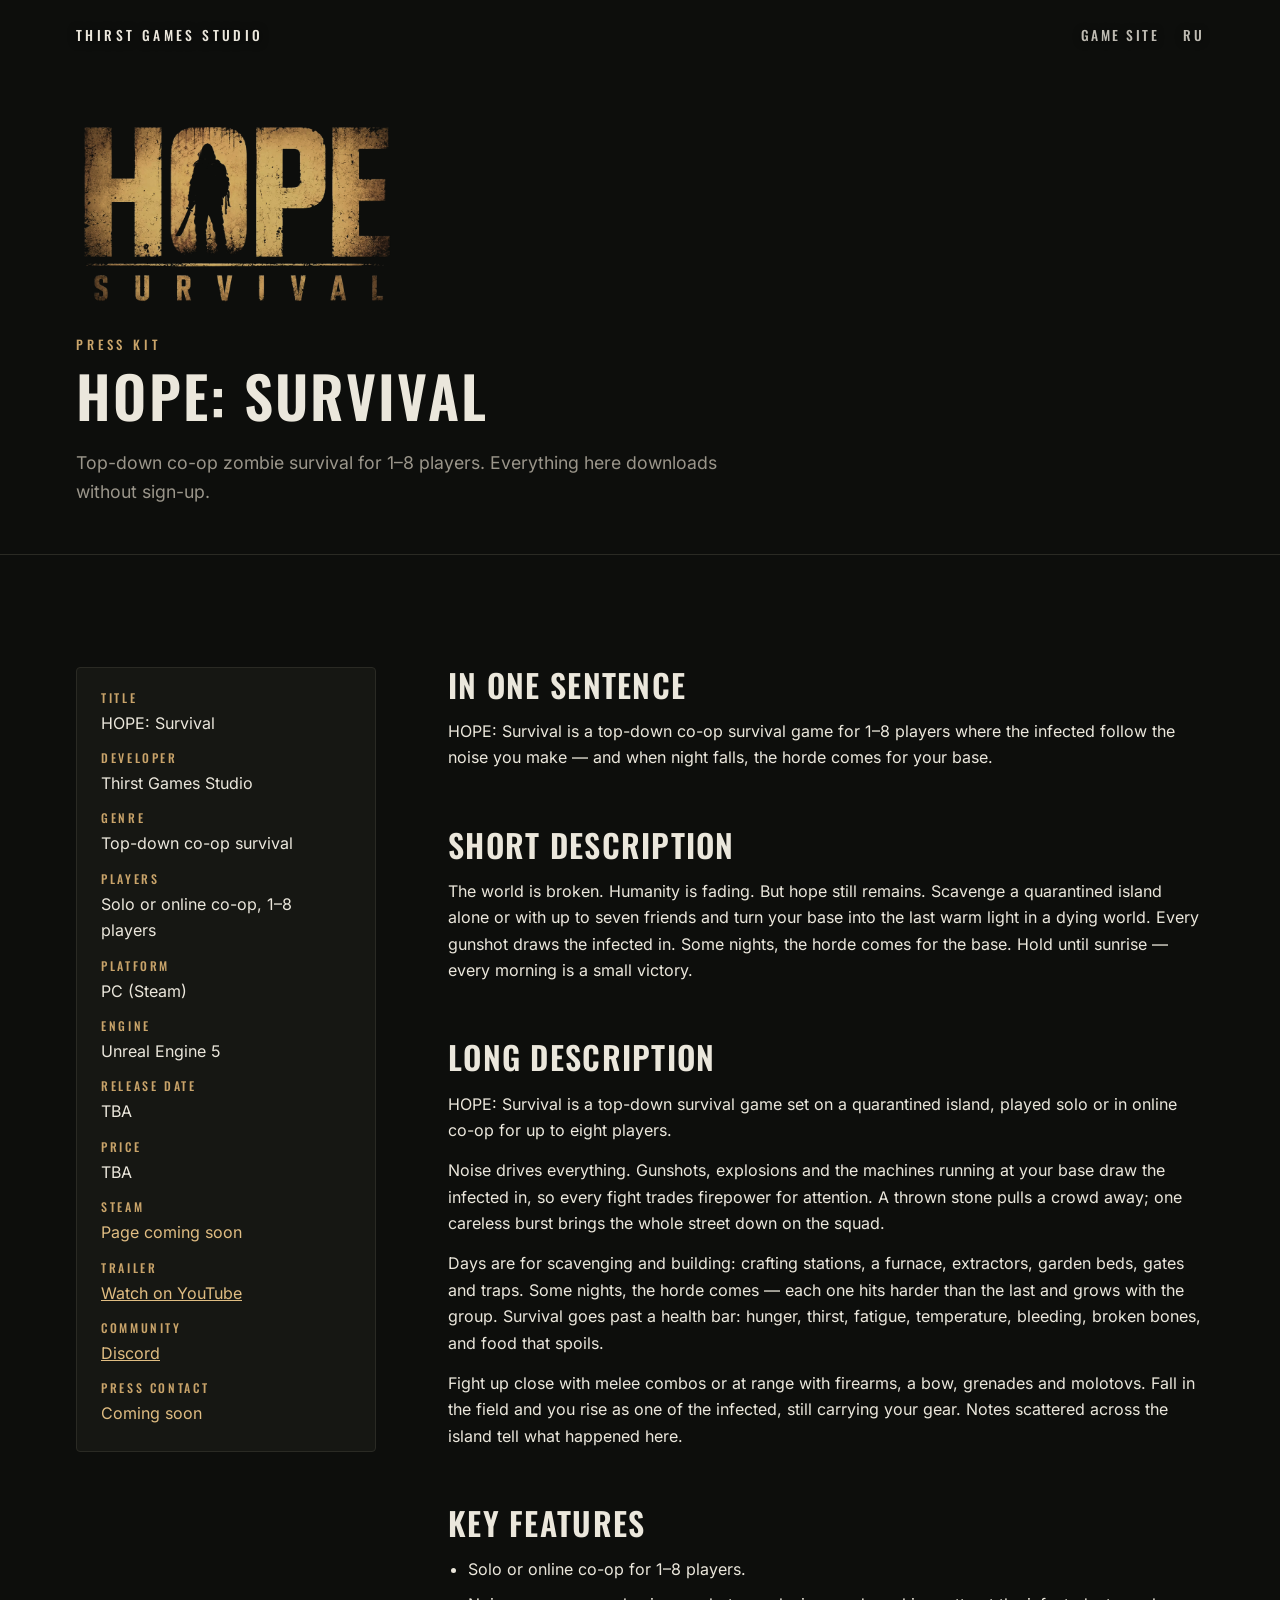
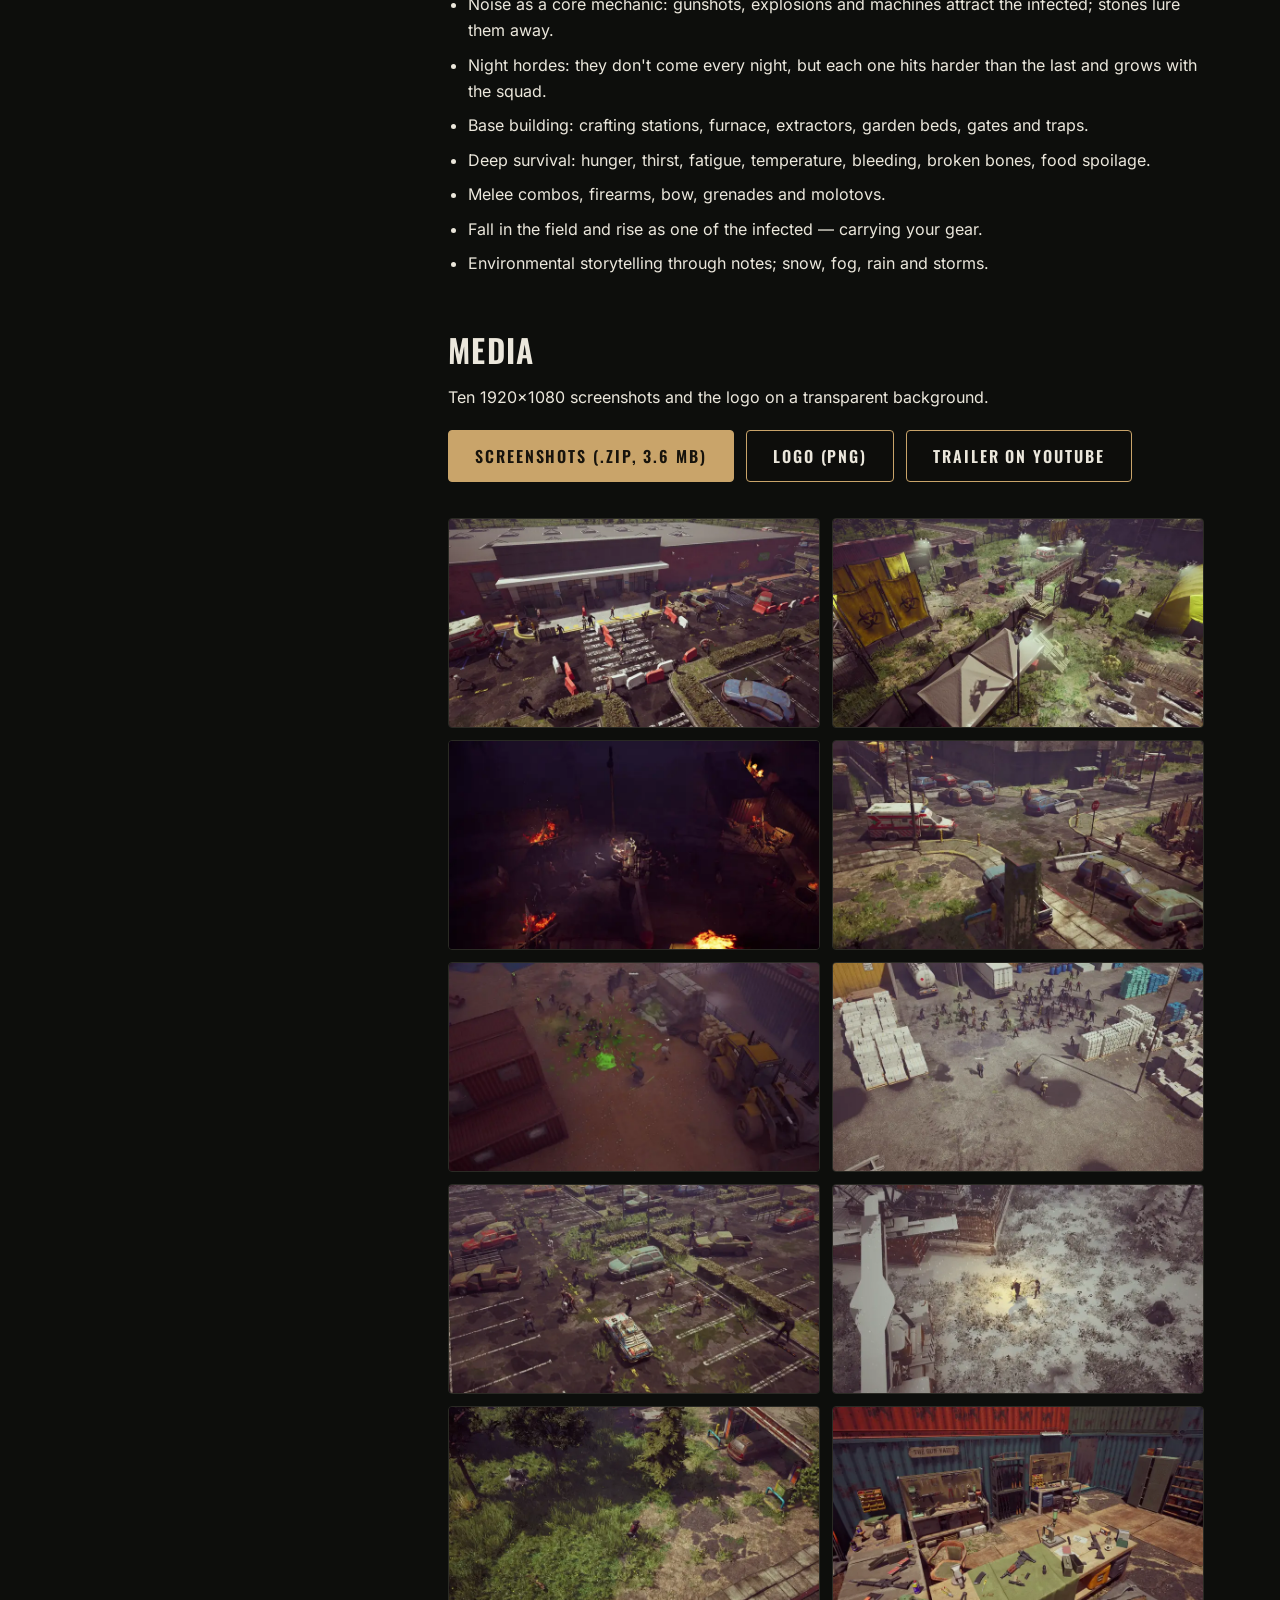
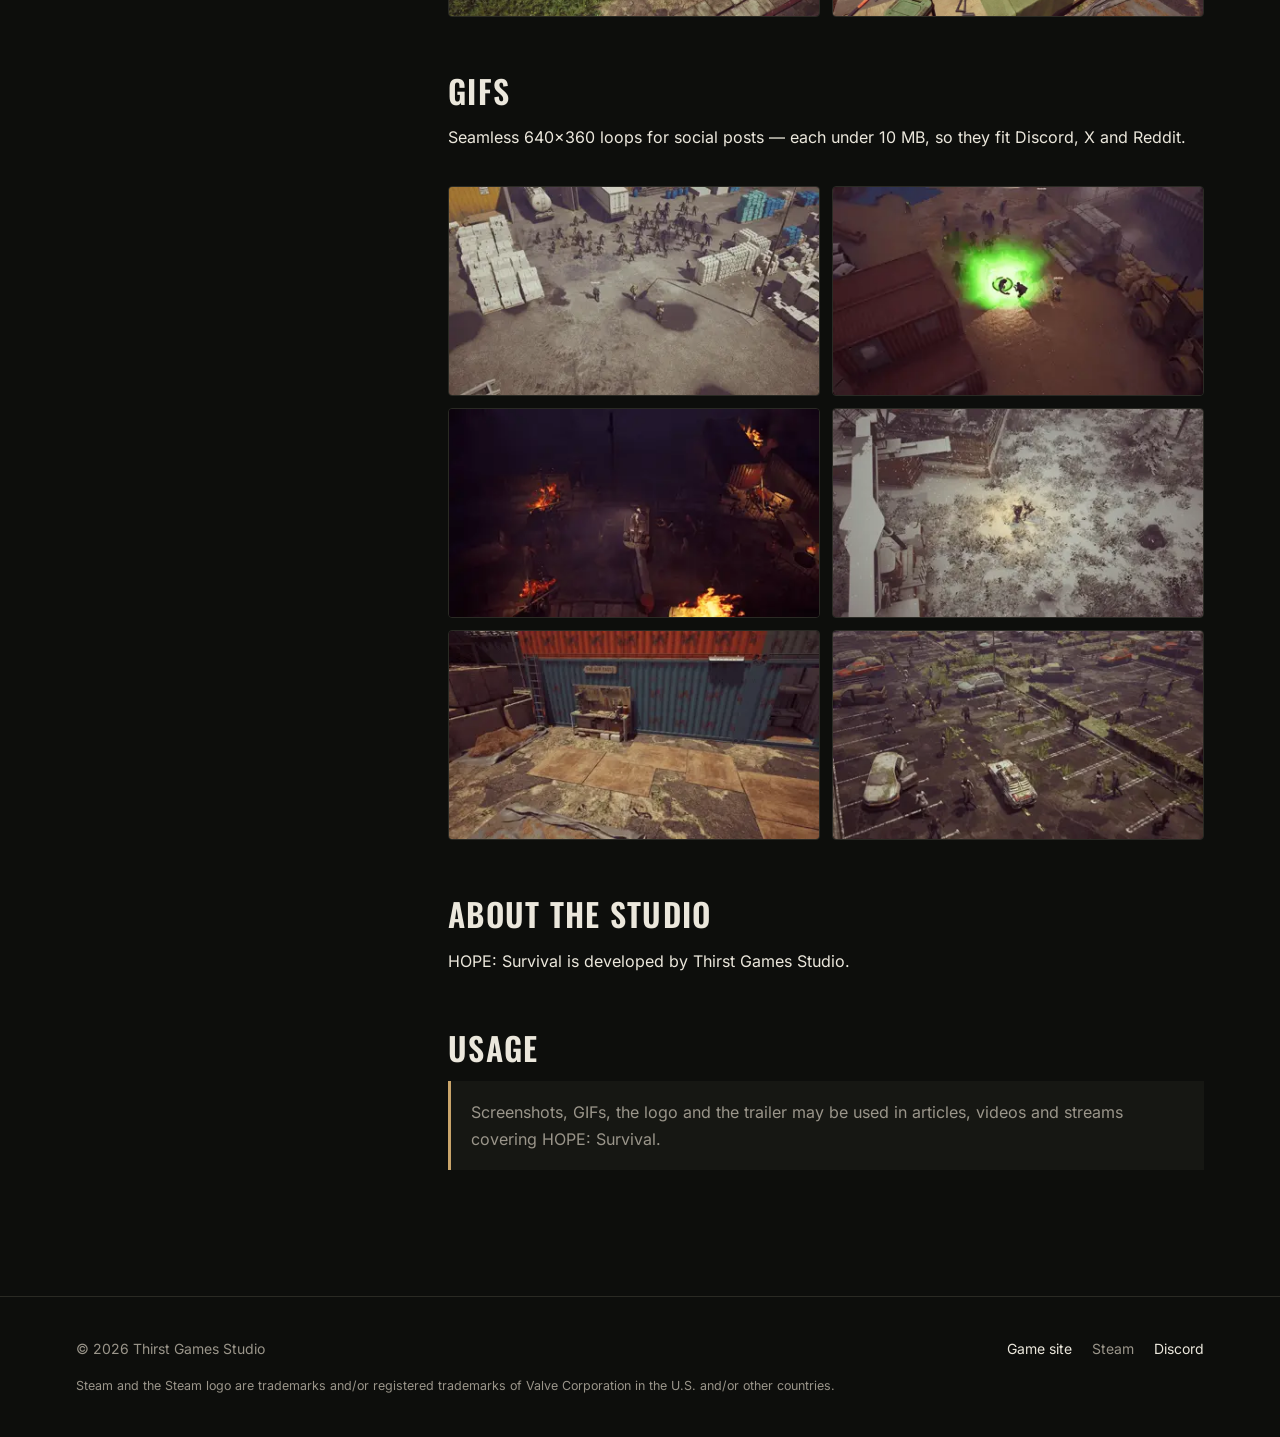
==== presskit/index.html @ e097e622 "Блоки фич: одинаковый размер видео, номер, крупный заголовок, метки Видео во всех блоках в широкой к" ====
<!doctype html>
<html lang="en">
<head>
  <meta charset="utf-8">
  <meta name="viewport" content="width=device-width, initial-scale=1">
  <title>HOPE: Survival — Press Kit</title>
  <meta name="description" content="Press kit for HOPE: Survival by Thirst Games Studio: fact sheet, descriptions, key features, trailer, screenshots, GIFs and logo.">
  <meta name="theme-color" content="#0d0e0c">

  <link rel="icon" type="image/png" href="../assets/img/icon.png">
  <link rel="apple-touch-icon" href="../assets/img/apple-touch-icon.png">

  <link rel="canonical" href="https://vargdevelopment.github.io/HOPESurvivalWebsite/presskit/">
  <link rel="alternate" hreflang="en" href="https://vargdevelopment.github.io/HOPESurvivalWebsite/presskit/">
  <link rel="alternate" hreflang="ru" href="https://vargdevelopment.github.io/HOPESurvivalWebsite/ru/presskit/">
  <meta property="og:type" content="website">
  <meta property="og:title" content="HOPE: Survival — Press Kit">
  <meta property="og:url" content="https://vargdevelopment.github.io/HOPESurvivalWebsite/presskit/">
  <meta property="og:image" content="https://vargdevelopment.github.io/HOPESurvivalWebsite/assets/img/og.jpg">
  <meta name="twitter:card" content="summary_large_image">

  <link rel="preload" href="../assets/fonts/oswald-latin.woff2" as="font" type="font/woff2" crossorigin>
  <link rel="stylesheet" href="../assets/css/style.css?v=202610222140">
</head>
<body>
  <a class="skip-link" href="#main">Skip to content</a>
  <header class="site-header">
    <div class="wrap">
      <a class="studio" href="../">Thirst Games Studio</a>
      <nav class="site-nav" aria-label="Main">
        <a class="nav-keep" href="../">Game site</a>
        <a class="nav-keep" href="../ru/presskit/" hreflang="ru" lang="ru" aria-label="Русская версия">RU</a>
      </nav>
    </div>
  </header>

  <main id="main">
    <section class="press-head">
      <div class="wrap">
        <img class="press-logo" src="../assets/img/logo.webp" width="900" height="561" alt="HOPE: Survival">
        <p class="eyebrow">Press kit</p>
        <h1>HOPE: Survival</h1>
        <p class="lead">Top-down co-op zombie survival for 1–8 players. Everything here downloads without sign-up.</p>
      </div>
    </section>

    <section class="section">
      <div class="wrap press-layout">
        <dl class="factsheet">
          <dt>Title</dt>
          <dd>HOPE: Survival</dd>
          <dt>Developer</dt>
          <dd>Thirst Games Studio</dd>
          <dt>Genre</dt>
          <dd>Top-down co-op survival</dd>
          <dt>Players</dt>
          <dd>Solo or online co-op, 1–8 players</dd>
          <dt>Platform</dt>
          <dd>PC (Steam)</dd>
          <dt>Engine</dt>
          <dd>Unreal Engine 5</dd>
          <dt>Release date</dt>
          <dd>TBA</dd>
          <dt>Price</dt>
          <dd>TBA</dd>
          <dt>Steam</dt>
          <dd><a data-link="steam" data-pending="Page coming soon" href="#" target="_blank" rel="noopener">Store page</a></dd>
          <dt>Trailer</dt>
          <dd><a data-link="trailer" href="#" target="_blank" rel="noopener">Watch on YouTube</a></dd>
          <dt>Community</dt>
          <dd><a data-link="discord" data-pending="Discord coming soon" href="#" target="_blank" rel="noopener">Discord</a></dd>
          <dt>Press contact</dt>
          <dd><a data-link="pressEmail" data-pending="Coming soon" href="#">Email</a></dd>
        </dl>

        <div class="press-body">
          <section>
            <h2>In one sentence</h2>
            <p>HOPE: Survival is a top-down co-op survival game for 1–8 players where the infected follow the noise you make — and when night falls, the horde comes for your base.</p>
          </section>

          <section>
            <h2>Short description</h2>
            <p>The world is broken. Humanity is fading. But hope still remains. Scavenge a quarantined island alone or with up to seven friends and turn your base into the last warm light in a dying world. Every gunshot draws the infected in. Some nights, the horde comes for the base. Hold until sunrise — every morning is a small victory.</p>
          </section>

          <section>
            <h2>Long description</h2>
            <p>HOPE: Survival is a top-down survival game set on a quarantined island, played solo or in online co-op for up to eight players.</p>
            <p>Noise drives everything. Gunshots, explosions and the machines running at your base draw the infected in, so every fight trades firepower for attention. A thrown stone pulls a crowd away; one careless burst brings the whole street down on the squad.</p>
            <p>Days are for scavenging and building: crafting stations, a furnace, extractors, garden beds, gates and traps. Some nights, the horde comes — each one hits harder than the last and grows with the group. Survival goes past a health bar: hunger, thirst, fatigue, temperature, bleeding, broken bones, and food that spoils.</p>
            <p>Fight up close with melee combos or at range with firearms, a bow, grenades and molotovs. Fall in the field and you rise as one of the infected, still carrying your gear. Notes scattered across the island tell what happened here.</p>
          </section>

          <section>
            <h2>Key features</h2>
            <ul>
              <li>Solo or online co-op for 1–8 players.</li>
              <li>Noise as a core mechanic: gunshots, explosions and machines attract the infected; stones lure them away.</li>
              <li>Night hordes: they don't come every night, but each one hits harder than the last and grows with the squad.</li>
              <li>Base building: crafting stations, furnace, extractors, garden beds, gates and traps.</li>
              <li>Deep survival: hunger, thirst, fatigue, temperature, bleeding, broken bones, food spoilage.</li>
              <li>Melee combos, firearms, bow, grenades and molotovs.</li>
              <li>Fall in the field and rise as one of the infected — carrying your gear.</li>
              <li>Environmental storytelling through notes; snow, fog, rain and storms.</li>
            </ul>
          </section>

          <section>
            <h2>Media</h2>
            <p>Ten 1920×1080 screenshots and the logo on a transparent background.</p>
            <div class="downloads">
              <a class="btn btn-primary" href="hope-survival-screenshots.zip" download>Screenshots (.zip, 3.6 MB)</a>
              <a class="btn btn-ghost" href="hope-survival-logo.png" download>Logo (PNG)</a>
              <a class="btn btn-ghost" data-link="trailer" href="#" target="_blank" rel="noopener">Trailer on YouTube</a>
            </div>
            <div class="gallery">
              <a href="../assets/img/screens/01-compound.jpg" target="_blank"><img src="../assets/img/screens/01-compound-thumb.webp" width="800" height="450" alt="Infected swarming a barricaded compound" loading="lazy"></a>
              <a href="../assets/img/screens/02-base.jpg" target="_blank"><img src="../assets/img/screens/02-base-thumb.webp" width="800" height="450" alt="A fortified survivor camp" loading="lazy"></a>
              <a href="../assets/img/screens/03-night-fires.jpg" target="_blank"><img src="../assets/img/screens/03-night-fires-thumb.webp" width="800" height="450" alt="Night defense among fires" loading="lazy"></a>
              <a href="../assets/img/screens/04-street.jpg" target="_blank"><img src="../assets/img/screens/04-street-thumb.webp" width="800" height="450" alt="An abandoned street with an ambulance" loading="lazy"></a>
              <a href="../assets/img/screens/05-toxic-cloud.jpg" target="_blank"><img src="../assets/img/screens/05-toxic-cloud-thumb.webp" width="800" height="450" alt="A toxic cloud bursting in a crowd of infected" loading="lazy"></a>
              <a href="../assets/img/screens/06-horde.jpg" target="_blank"><img src="../assets/img/screens/06-horde-thumb.webp" width="800" height="450" alt="A horde in a warehouse yard" loading="lazy"></a>
              <a href="../assets/img/screens/07-parking-lot.jpg" target="_blank"><img src="../assets/img/screens/07-parking-lot-thumb.webp" width="800" height="450" alt="An overgrown parking lot full of infected" loading="lazy"></a>
              <a href="../assets/img/screens/08-snow.jpg" target="_blank"><img src="../assets/img/screens/08-snow-thumb.webp" width="800" height="450" alt="A fight in the snow" loading="lazy"></a>
              <a href="../assets/img/screens/09-forest.jpg" target="_blank"><img src="../assets/img/screens/09-forest-thumb.webp" width="800" height="450" alt="Scavenging at the edge of the forest" loading="lazy"></a>
              <a href="../assets/img/screens/10-gun-vault.jpg" target="_blank"><img src="../assets/img/screens/10-gun-vault-thumb.webp" width="800" height="450" alt="A workshop with weapons on the benches" loading="lazy"></a>
            </div>
          </section>

          <section>
            <h2>GIFs</h2>
            <p>Seamless 640×360 loops for social posts — each under 10 MB, so they fit Discord, X and Reddit.</p>
            <div class="gallery">
              <a href="gifs/hope-survival-horde.gif" download><img src="gifs/hope-survival-horde-thumb.webp" width="400" height="225" alt="GIF: a horde crossing a warehouse yard" loading="lazy"></a>
              <a href="gifs/hope-survival-toxic-cloud.gif" download><img src="gifs/hope-survival-toxic-cloud-thumb.webp" width="400" height="225" alt="GIF: a toxic cloud bursting in a crowd" loading="lazy"></a>
              <a href="gifs/hope-survival-night-defense.gif" download><img src="gifs/hope-survival-night-defense-thumb.webp" width="400" height="225" alt="GIF: night defense among fires" loading="lazy"></a>
              <a href="gifs/hope-survival-snow.gif" download><img src="gifs/hope-survival-snow-thumb.webp" width="400" height="225" alt="GIF: a fight in the snow" loading="lazy"></a>
              <a href="gifs/hope-survival-workshop.gif" download><img src="gifs/hope-survival-workshop-thumb.webp" width="400" height="225" alt="GIF: a workshop being built at the base" loading="lazy"></a>
              <a href="gifs/hope-survival-parking-lot.gif" download><img src="gifs/hope-survival-parking-lot-thumb.webp" width="400" height="225" alt="GIF: survivors crossing an overgrown parking lot" loading="lazy"></a>
            </div>
          </section>

          <section>
            <h2>About the studio</h2>
            <p>HOPE: Survival is developed by Thirst Games Studio.</p>
          </section>

          <section>
            <h2>Usage</h2>
            <p class="press-note">Screenshots, GIFs, the logo and the trailer may be used in articles, videos and streams covering HOPE: Survival.</p>
          </section>
        </div>
      </div>
    </section>
  </main>

  <footer class="site-footer">
    <div class="wrap">
      <span>© <span data-year>2026</span> Thirst Games Studio</span>
      <nav aria-label="Footer">
        <a href="../">Game site</a>
        <a data-link="steam" href="#" target="_blank" rel="noopener">Steam</a>
        <a data-link="discord" href="#" target="_blank" rel="noopener">Discord</a>
      </nav>
      <p class="legal">Steam and the Steam logo are trademarks and/or registered trademarks of Valve Corporation in the U.S. and/or other countries.</p>
    </div>
  </footer>

  <script src="../assets/js/site.js?v=202610222140"></script>
</body>
</html>
---- assets/css/style.css ----
/* Latin and Cyrillic subsets; the browser fetches only the ones a page actually uses. */
@font-face {
  font-family: "Oswald";
  font-style: normal;
  font-weight: 400 600;
  font-display: swap;
  src: url("../fonts/oswald-latin.woff2") format("woff2");
  unicode-range: U+0000-00FF, U+0131, U+0152-0153, U+02BB-02BC, U+02C6, U+02DA, U+02DC, U+0304, U+0308, U+0329, U+2000-206F, U+20AC, U+2122, U+2191, U+2193, U+2212, U+2215, U+FEFF, U+FFFD;
}

@font-face {
  font-family: "Oswald";
  font-style: normal;
  font-weight: 400 600;
  font-display: swap;
  src: url("../fonts/oswald-cyrillic.woff2") format("woff2");
  unicode-range: U+0301, U+0400-045F, U+0490-0491, U+04B0-04B1, U+2116;
}

@font-face {
  font-family: "Inter";
  font-style: normal;
  font-weight: 400 500;
  font-display: swap;
  src: url("../fonts/inter-latin.woff2") format("woff2");
  unicode-range: U+0000-00FF, U+0131, U+0152-0153, U+02BB-02BC, U+02C6, U+02DA, U+02DC, U+0304, U+0308, U+0329, U+2000-206F, U+20AC, U+2122, U+2191, U+2193, U+2212, U+2215, U+FEFF, U+FFFD;
}

@font-face {
  font-family: "Inter";
  font-style: normal;
  font-weight: 400 500;
  font-display: swap;
  src: url("../fonts/inter-cyrillic.woff2") format("woff2");
  unicode-range: U+0301, U+0400-045F, U+0490-0491, U+04B0-04B1, U+2116;
}

:root {
  --bg: #0d0e0c;
  --bg-raised: #161713;
  --line: #2a2a24;
  --fg: #ebe7dc;
  --muted: #9a958a;
  --gold: #c9a46a;
  --gold-bright: #e0bd82;
  --on-gold: #17130c;
  --radius: 4px;
  --wrap: 1160px;
  --font-head: "Oswald", "Arial Narrow", sans-serif;
  --font-body: "Inter", system-ui, -apple-system, "Segoe UI", sans-serif;
}

* { box-sizing: border-box; }

html { scroll-behavior: smooth; }
@media (prefers-reduced-motion: reduce) { html { scroll-behavior: auto; } }

body {
  margin: 0;
  background: var(--bg);
  color: var(--fg);
  font: 400 1rem/1.65 var(--font-body);
  -webkit-font-smoothing: antialiased;
}

img, video { display: block; max-width: 100%; height: auto; }
a { color: var(--gold-bright); }
a:hover { color: var(--fg); }

:focus-visible { outline: 2px solid var(--gold-bright); outline-offset: 3px; }

.skip-link {
  position: absolute;
  top: 8px;
  left: 8px;
  z-index: 100;
  padding: 10px 16px;
  border-radius: var(--radius);
  background: var(--gold);
  color: var(--on-gold);
  font-weight: 500;
  text-decoration: none;
  transform: translateY(-200%);
}

.skip-link:focus { transform: none; }

h1, h2, h3 {
  margin: 0;
  font-family: var(--font-head);
  font-weight: 600;
  line-height: 1.1;
  letter-spacing: 0.04em;
  text-transform: uppercase;
}

h2 { font-size: clamp(1.9rem, 4.5vw, 2.8rem); }
h3 { font-size: 1.25rem; }

.wrap {
  width: 100%;
  max-width: var(--wrap);
  margin: 0 auto;
  padding: 0 16px;
}

.section { padding: clamp(64px, 10vw, 112px) 0; }
.section + .section { border-top: 1px solid var(--line); }

.eyebrow {
  margin: 0 0 12px;
  color: var(--gold);
  font: 500 0.8rem/1 var(--font-head);
  letter-spacing: 0.3em;
  text-transform: uppercase;
}

.lead {
  max-width: 62ch;
  margin: 20px 0 0;
  color: var(--muted);
  font-size: 1.1rem;
}

/* Buttons */

.btn {
  display: inline-flex;
  align-items: center;
  justify-content: center;
  gap: 10px;
  min-height: 52px;
  padding: 0 26px;
  border: 1px solid var(--gold);
  border-radius: var(--radius);
  font: 600 1rem/1 var(--font-head);
  letter-spacing: 0.12em;
  text-transform: uppercase;
  text-decoration: none;
  transition: background-color 0.15s, color 0.15s, border-color 0.15s;
}

.btn svg { width: 22px; height: 22px; flex: none; fill: currentColor; }

.btn-primary { background: var(--gold); color: var(--on-gold); }
.btn-primary:hover { background: var(--gold-bright); border-color: var(--gold-bright); color: var(--on-gold); }

.btn-ghost { background: rgba(13, 14, 12, 0.55); color: var(--fg); }
.btn-ghost:hover { background: var(--fg); border-color: var(--fg); color: var(--bg); }

.btn.is-pending,
.btn.is-pending:hover {
  background: transparent;
  border-color: var(--line);
  color: var(--muted);
  cursor: default;
}

.actions { display: flex; flex-wrap: wrap; gap: 12px; }

.btn-small { min-height: 38px; padding: 0 16px; font-size: 0.8rem; }

/* Header */

.site-header {
  position: absolute;
  inset: 0 0 auto;
  z-index: 10;
  transition: background-color 0.25s, border-color 0.25s;
  border-bottom: 1px solid transparent;
}

.site-header.is-sticky { position: fixed; }

.site-header.is-stuck {
  background: rgba(13, 14, 12, 0.88);
  border-bottom-color: var(--line);
  -webkit-backdrop-filter: blur(10px);
  backdrop-filter: blur(10px);
}

.site-header .wrap {
  display: flex;
  align-items: center;
  justify-content: space-between;
  gap: 16px;
  height: 72px;
}

.header-cta { display: none; gap: 8px; }
.site-header.is-stuck .header-cta { display: flex; }
.header-cta .is-pending { display: none; }

@media (max-width: 640px) {
  .site-header.is-stuck .site-nav { display: none; }
}

@media (max-width: 480px) {
  .site-header.is-stuck .studio { display: none; }
  .site-header.is-stuck .header-cta { margin-left: auto; }
}

.site-header .studio {
  color: var(--fg);
  font: 500 0.85rem/1 var(--font-head);
  letter-spacing: 0.25em;
  text-transform: uppercase;
  text-decoration: none;
}

.site-header .studio,
.site-nav a { text-shadow: 0 1px 8px rgba(0, 0, 0, 0.8); }

.site-nav { display: flex; gap: 24px; }
.site-nav a {
  color: var(--fg);
  font: 500 0.85rem/1 var(--font-head);
  letter-spacing: 0.18em;
  text-transform: uppercase;
  text-decoration: none;
  opacity: 0.8;
}
.site-nav a:hover { opacity: 1; color: var(--gold-bright); }

@media (max-width: 640px) {
  .site-nav a:not(.nav-keep) { display: none; }
}

/* Hero */

.hero {
  position: relative;
  display: grid;
  place-items: center;
  min-height: min(100svh, 980px);
  padding: 112px 0 72px;
  overflow: hidden;
  text-align: center;
}

.hero video,
.hero .hero-shade {
  position: absolute;
  inset: 0;
  width: 100%;
  height: 100%;
}

.hero video { object-fit: cover; }

.hero .hero-shade {
  background:
    radial-gradient(ellipse 55% 50% at center, rgba(13, 14, 12, 0.7) 0%, rgba(13, 14, 12, 0.25) 100%),
    linear-gradient(to bottom, rgba(13, 14, 12, 0.55) 0%, transparent 22%, transparent 72%, var(--bg) 100%);
}

.hero .wrap { position: relative; }

.hero-logo {
  width: min(560px, 82vw);
  height: auto;
  margin: 0 auto;
  filter: drop-shadow(0 6px 30px rgba(0, 0, 0, 0.7));
}

.hero-tagline {
  max-width: 34ch;
  margin: 28px auto 0;
  font: 400 clamp(1.1rem, 2.6vw, 1.45rem)/1.4 var(--font-head);
  letter-spacing: 0.06em;
  text-shadow: 0 2px 12px rgba(0, 0, 0, 0.8);
}

.hero-facts {
  margin: 14px 0 0;
  color: var(--gold-bright);
  font: 500 0.85rem/1.5 var(--font-head);
  letter-spacing: 0.25em;
  text-transform: uppercase;
}

.hero .actions { justify-content: center; margin-top: 36px; }

.motion-toggle {
  position: absolute;
  right: 16px;
  bottom: 16px;
  z-index: 1;
  display: grid;
  place-items: center;
  width: 40px;
  height: 40px;
  border: 1px solid rgba(235, 231, 220, 0.35);
  border-radius: 50%;
  background: rgba(13, 14, 12, 0.6);
  color: var(--fg);
  cursor: pointer;
}

.motion-toggle:hover { border-color: var(--gold); color: var(--gold-bright); }
.motion-toggle svg { width: 16px; height: 16px; fill: currentColor; }
.motion-toggle .icon-play,
.motion-toggle.is-paused .icon-pause { display: none; }
.motion-toggle.is-paused .icon-play { display: block; }

/* Trailer */

.trailer {
  position: relative;
  aspect-ratio: 16 / 9;
  margin-top: 36px;
  border: 1px solid var(--line);
  border-radius: var(--radius);
  overflow: hidden;
  background: #000;
  cursor: pointer;
}

.trailer img { width: 100%; height: 100%; object-fit: cover; opacity: 0.75; transition: opacity 0.2s; }
.trailer:hover img { opacity: 0.9; }

.trailer .play {
  position: absolute;
  inset: 0;
  display: grid;
  place-items: center;
  width: 100%;
  border: 0;
  background: none;
  cursor: pointer;
}

.trailer .play span {
  display: grid;
  place-items: center;
  width: 88px;
  height: 88px;
  border-radius: 50%;
  background: var(--gold);
  box-shadow: 0 8px 40px rgba(0, 0, 0, 0.6);
  transition: transform 0.15s;
}

.trailer:hover .play span { transform: scale(1.06); }
.trailer .play svg { width: 30px; height: 30px; margin-left: 5px; fill: var(--on-gold); }

.trailer iframe { position: absolute; inset: 0; width: 100%; height: 100%; border: 0; }
.trailer.is-playing { cursor: default; }

/* Features */

.features {
  display: grid;
  gap: clamp(48px, 8vw, 88px);
  margin-top: 56px;
}

/* Media always takes the wide column; even rows mirror the columns so the video keeps its size. */
.feature {
  display: grid;
  grid-template-columns: minmax(0, 1.35fr) minmax(0, 1fr);
  align-items: center;
  gap: clamp(28px, 5vw, 64px);
}

.feature:nth-child(even) { grid-template-columns: minmax(0, 1fr) minmax(0, 1.35fr); }
.feature:nth-child(even) .feature-media { order: 2; }

.feature-media {
  position: relative;
  border: 1px solid var(--line);
  border-radius: var(--radius);
  overflow: hidden;
  box-shadow: 0 24px 60px rgba(0, 0, 0, 0.55);
}

.feature-media::after {
  content: "";
  position: absolute;
  inset: 0;
  border-radius: inherit;
  box-shadow: inset 0 0 0 1px rgba(201, 164, 106, 0.12);
  pointer-events: none;
}

.feature-media img,
.feature-media video { width: 100%; aspect-ratio: 16 / 9; object-fit: cover; background: var(--bg-raised); }

.feature-body { position: relative; padding-left: 24px; border-left: 2px solid var(--gold); }

.feature-num {
  display: block;
  margin-bottom: 10px;
  color: var(--gold);
  font: 500 0.85rem/1 var(--font-head);
  letter-spacing: 0.3em;
}

.feature h3 { font-size: clamp(1.8rem, 3.6vw, 2.6rem); }
.feature p { margin: 16px 0 0; color: var(--fg); font-size: 1.1rem; line-height: 1.6; }

.feature-tags {
  display: flex;
  flex-wrap: wrap;
  gap: 8px;
  margin: 22px 0 0;
  padding: 0;
  list-style: none;
}

.feature-tags li {
  padding: 7px 12px;
  border: 1px solid var(--line);
  border-radius: 999px;
  background: var(--bg-raised);
  color: var(--muted);
  font: 500 0.78rem/1 var(--font-head);
  letter-spacing: 0.12em;
  text-transform: uppercase;
}

@media (max-width: 760px) {
  .feature,
  .feature:nth-child(even) { grid-template-columns: minmax(0, 1fr); }
  .feature:nth-child(even) .feature-media { order: 0; }
  .feature-body { padding-left: 18px; }
}

.more-features {
  display: grid;
  grid-template-columns: repeat(auto-fit, minmax(240px, 1fr));
  gap: 1px;
  margin: 72px 0 0;
  padding: 0;
  border: 1px solid var(--line);
  border-radius: var(--radius);
  overflow: hidden;
  background: var(--line);
  list-style: none;
}

.more-features li { padding: 22px; background: var(--bg-raised); }
.more-features strong {
  display: block;
  margin-bottom: 6px;
  font: 600 1rem/1.2 var(--font-head);
  letter-spacing: 0.08em;
  text-transform: uppercase;
}
.more-features span { color: var(--muted); font-size: 0.95rem; }

/* Gallery */

.gallery {
  display: grid;
  grid-template-columns: repeat(auto-fill, minmax(260px, 1fr));
  gap: 12px;
  margin-top: 36px;
}

.gallery a {
  display: block;
  border: 1px solid var(--line);
  border-radius: var(--radius);
  overflow: hidden;
}

.gallery img {
  width: 100%;
  aspect-ratio: 16 / 9;
  object-fit: cover;
  transition: transform 0.25s, opacity 0.25s;
}

.gallery a:hover img { transform: scale(1.04); }

.lightbox {
  width: 100vw;
  max-width: none;
  height: 100vh;
  max-height: none;
  margin: 0;
  padding: 0;
  border: 0;
  background: rgba(5, 5, 4, 0.94);
}

.lightbox::backdrop { background: rgba(0, 0, 0, 0.6); }

.lightbox[open] { display: grid; place-items: center; }
.lightbox img { max-width: calc(100vw - 32px); max-height: calc(100vh - 120px); }

.lightbox button {
  position: absolute;
  display: grid;
  place-items: center;
  width: 48px;
  height: 48px;
  border: 1px solid var(--line);
  border-radius: 50%;
  background: rgba(13, 14, 12, 0.8);
  color: var(--fg);
  font-size: 1.4rem;
  cursor: pointer;
}

.lightbox button:hover { border-color: var(--gold); color: var(--gold-bright); }
.lightbox [data-close] { top: 16px; right: 16px; }
.lightbox [data-prev] { left: 16px; top: 50%; transform: translateY(-50%); }
.lightbox [data-next] { right: 16px; top: 50%; transform: translateY(-50%); }

@media (max-width: 640px) {
  .lightbox [data-prev], .lightbox [data-next] { top: auto; bottom: 16px; transform: none; }
}

/* FAQ */

.faq {
  max-width: 820px;
  margin-top: 36px;
  border-top: 1px solid var(--line);
}

.faq details { border-bottom: 1px solid var(--line); }

.faq summary {
  display: flex;
  align-items: center;
  justify-content: space-between;
  gap: 16px;
  padding: 20px 0;
  font: 500 1.15rem/1.3 var(--font-head);
  letter-spacing: 0.06em;
  text-transform: uppercase;
  list-style: none;
  cursor: pointer;
}

.faq summary::-webkit-details-marker { display: none; }

.faq summary::after {
  content: "+";
  flex: none;
  color: var(--gold);
  font-size: 1.6rem;
  line-height: 1;
  transition: transform 0.2s;
}

.faq details[open] summary::after { transform: rotate(45deg); }
.faq summary:hover { color: var(--gold-bright); }
.faq details p { margin: 0 0 20px; max-width: 65ch; color: var(--muted); }

/* Community CTA */

.cta {
  position: relative;
  overflow: hidden;
  text-align: center;
}

.cta-bg {
  position: absolute;
  inset: 0;
  width: 100%;
  height: 100%;
  object-fit: cover;
  opacity: 0.22;
}

.cta .wrap { position: relative; }
.cta .lead { margin-left: auto; margin-right: auto; color: var(--fg); }
.cta .actions { justify-content: center; margin-top: 32px; }

/* Footer */

.site-footer {
  padding: 40px 0;
  border-top: 1px solid var(--line);
  color: var(--muted);
  font-size: 0.875rem;
}

.site-footer .wrap {
  display: flex;
  flex-wrap: wrap;
  justify-content: space-between;
  gap: 16px 32px;
}

.site-footer nav { display: flex; flex-wrap: wrap; gap: 20px; }
.site-footer nav a { color: var(--fg); text-decoration: none; }
.site-footer nav a:hover { color: var(--gold-bright); }
.site-footer a.is-pending { color: var(--muted); }
.site-footer .legal { flex-basis: 100%; margin: 0; font-size: 0.78rem; }

/* Press kit */

.press-head { padding: 112px 0 48px; border-bottom: 1px solid var(--line); }
.press-head .press-logo { width: min(320px, 70vw); height: auto; margin-bottom: 28px; }
.press-head h1 { font-size: clamp(2.2rem, 6vw, 3.6rem); }

.press-layout {
  display: grid;
  grid-template-columns: 300px 1fr;
  align-items: start;
  gap: clamp(32px, 6vw, 72px);
}

@media (max-width: 860px) { .press-layout { grid-template-columns: 1fr; } }

.factsheet {
  position: sticky;
  top: 24px;
  margin: 0;
  padding: 24px;
  border: 1px solid var(--line);
  border-radius: var(--radius);
  background: var(--bg-raised);
}

@media (max-width: 860px) { .factsheet { position: static; } }

.factsheet dt {
  margin-top: 16px;
  color: var(--gold);
  font: 500 0.75rem/1 var(--font-head);
  letter-spacing: 0.22em;
  text-transform: uppercase;
}

.factsheet dt:first-child { margin-top: 0; }
.factsheet dd { margin: 6px 0 0; overflow-wrap: anywhere; }

.press-body > section + section { margin-top: 56px; }
.press-body h2 { font-size: clamp(1.5rem, 3.5vw, 2rem); margin-bottom: 16px; }
.press-body p { margin: 0 0 14px; }
.press-body ul { margin: 0; padding-left: 20px; }
.press-body li + li { margin-top: 8px; }

.downloads { display: flex; flex-wrap: wrap; gap: 12px; margin-top: 20px; }

.press-note {
  padding: 18px 20px;
  border-left: 3px solid var(--gold);
  background: var(--bg-raised);
  color: var(--muted);
}
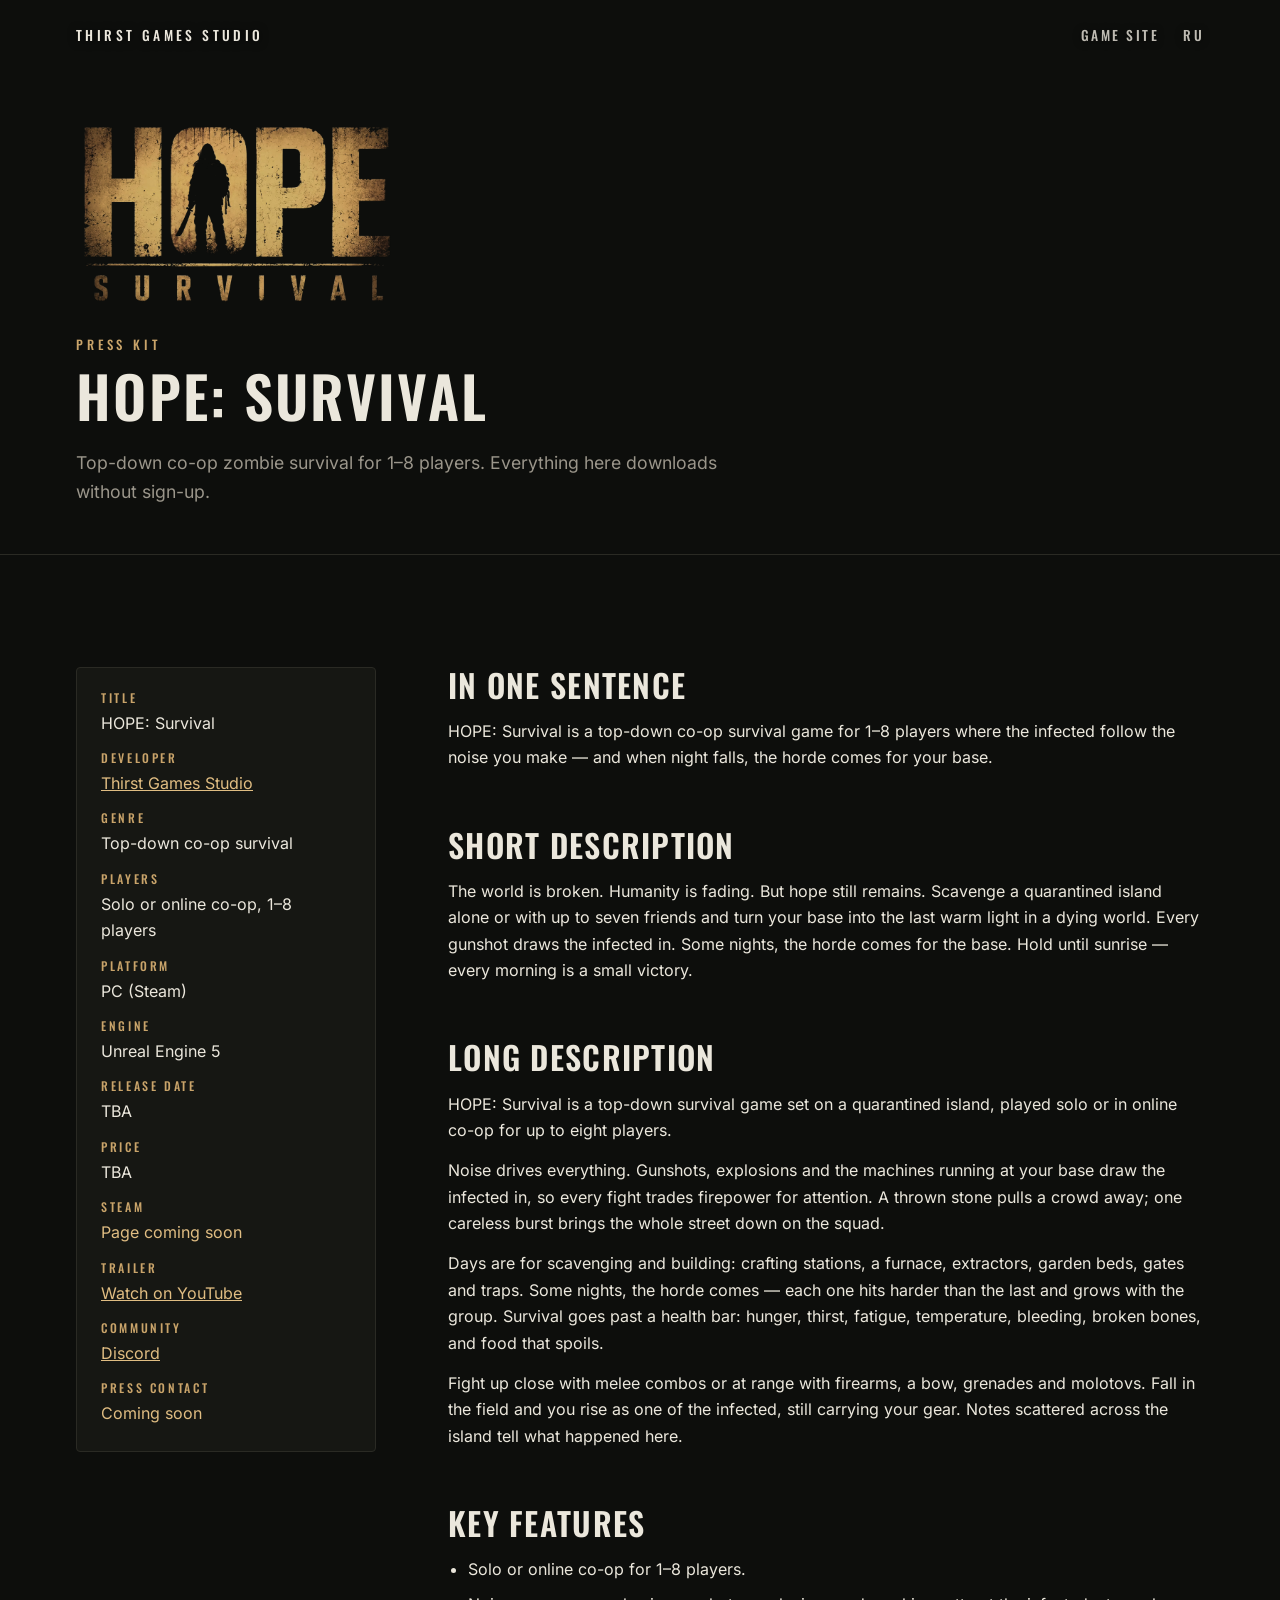
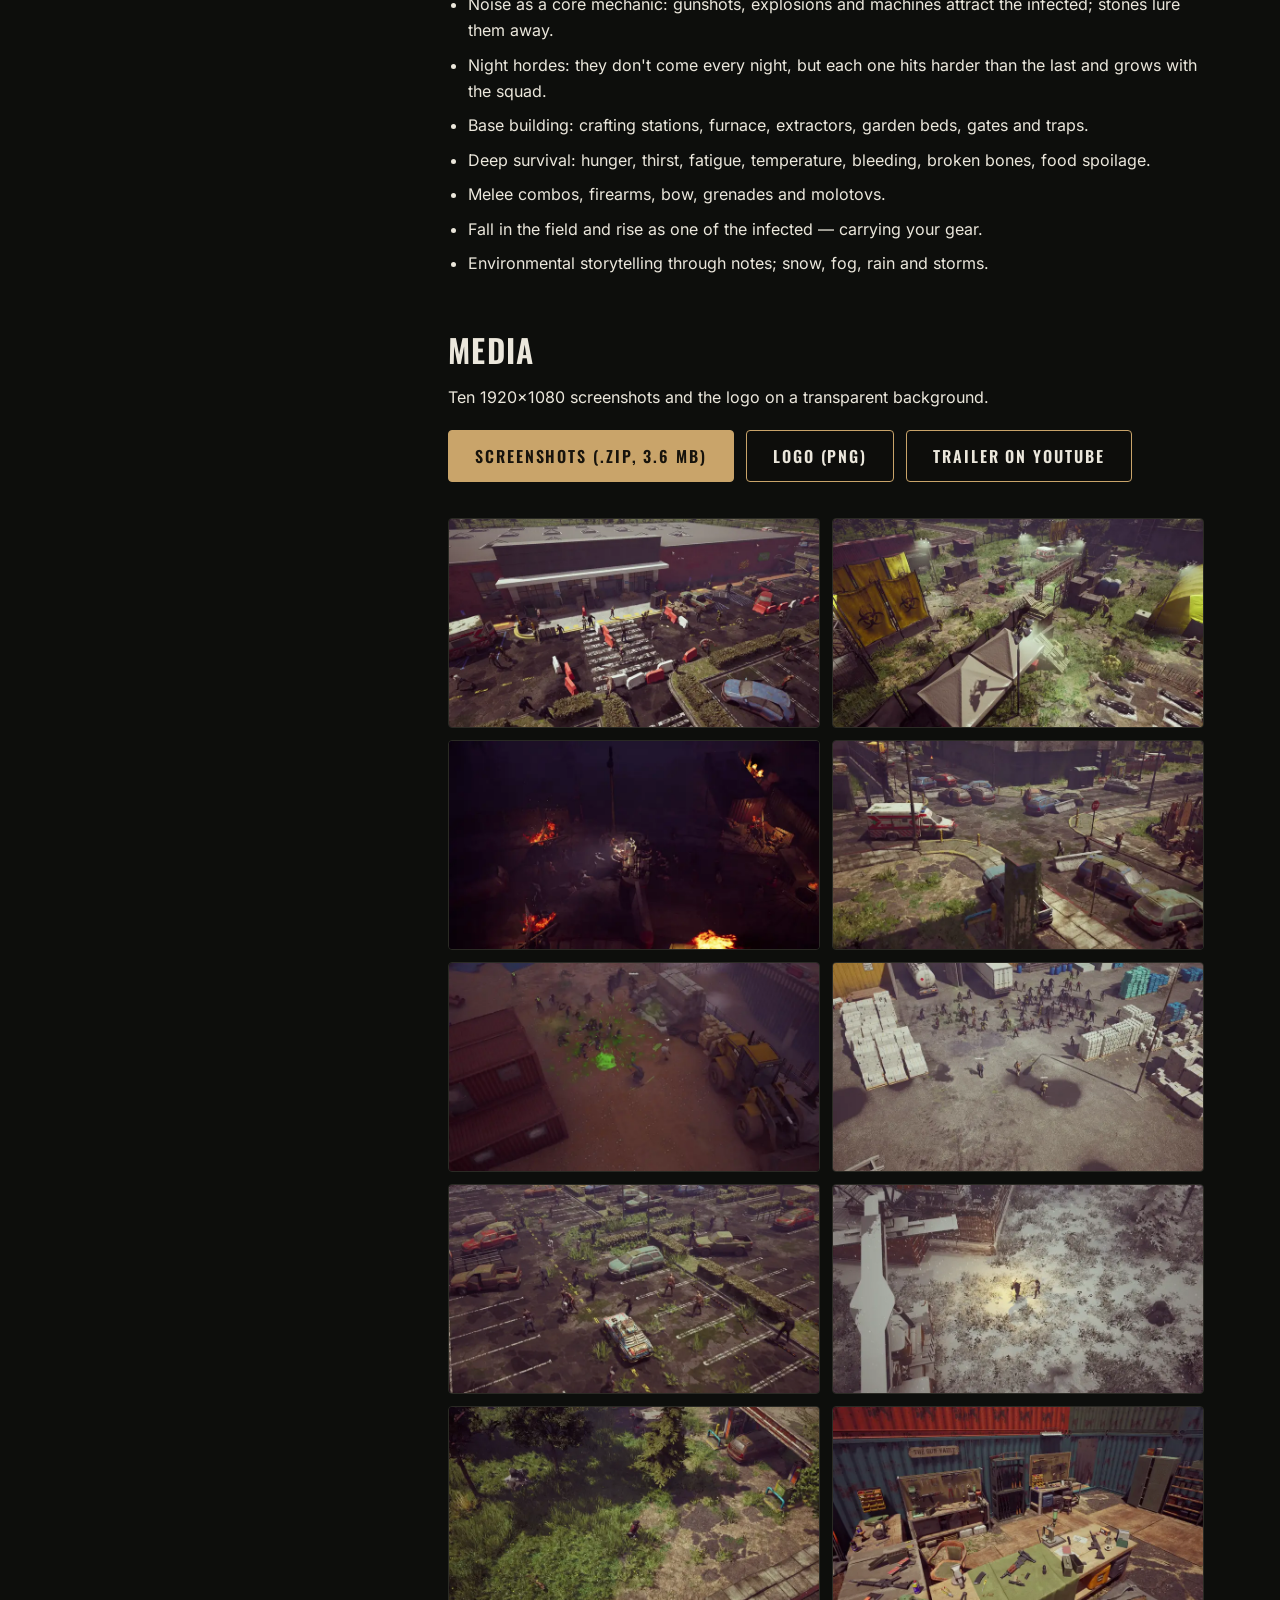
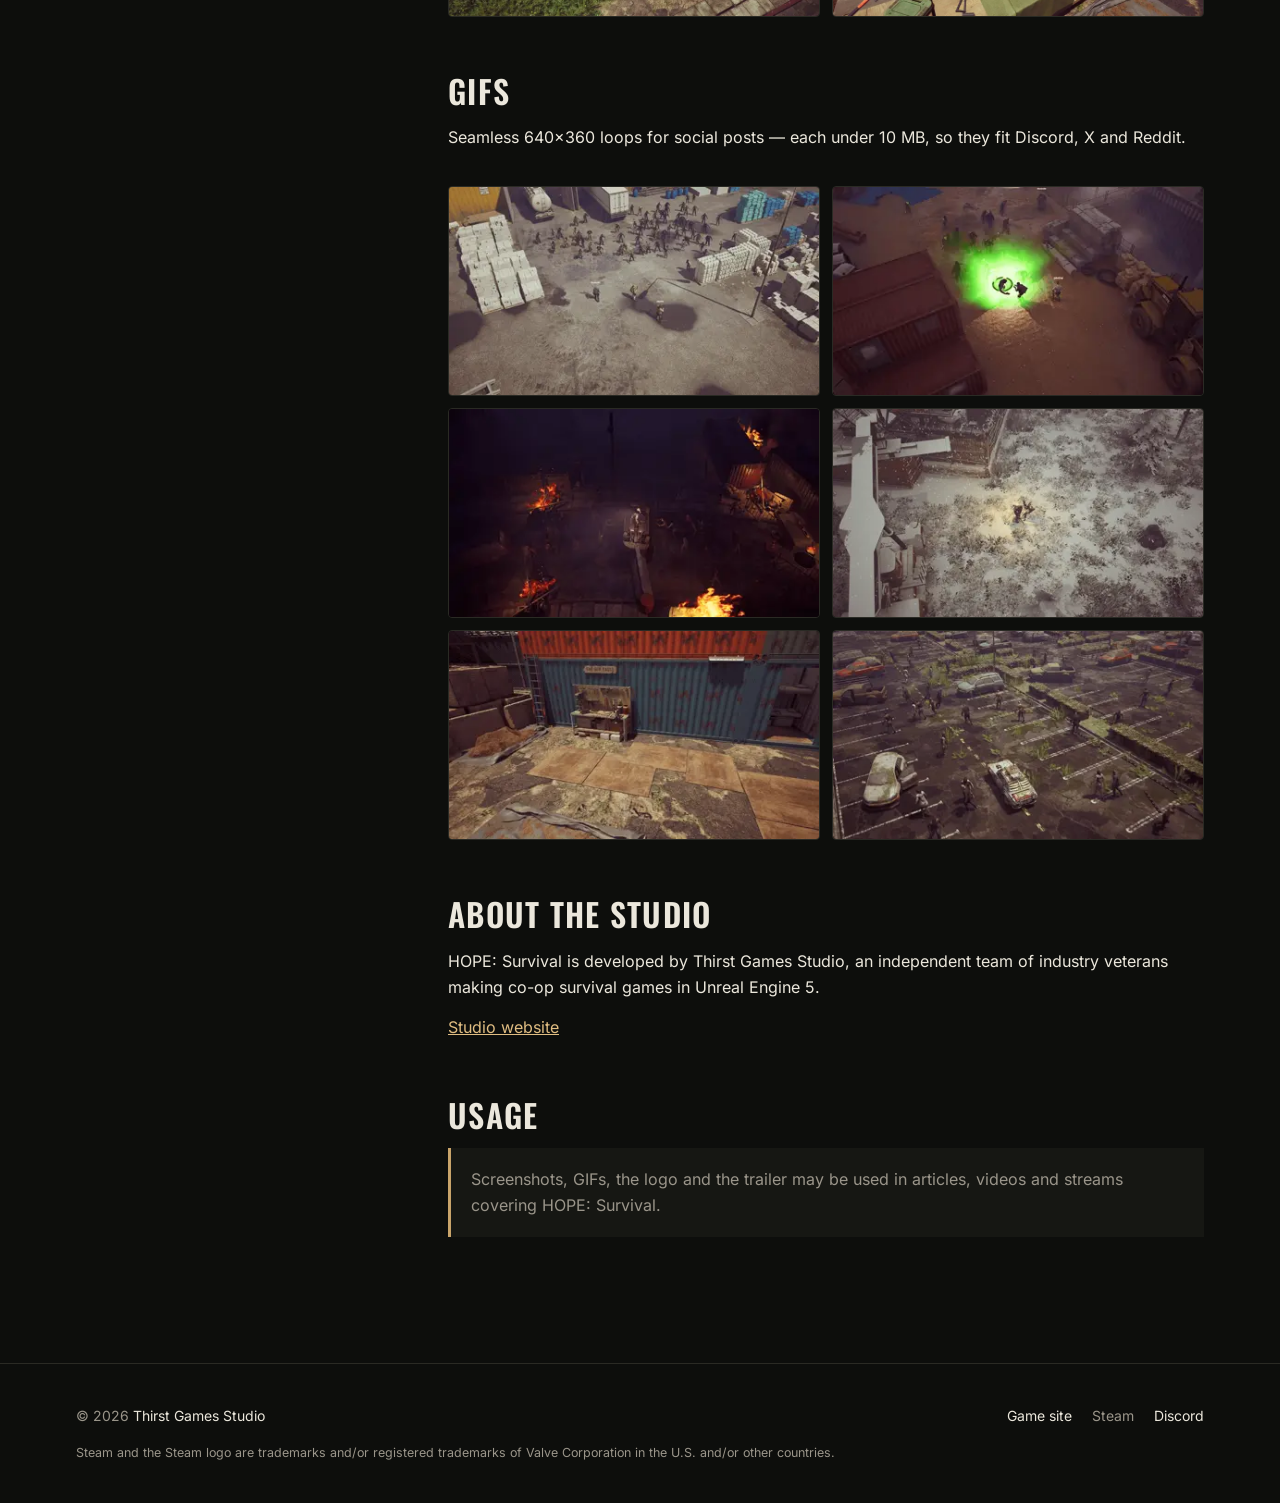
==== commit d7dfb5ad: "Ссылка на сайт студии: подвал, пресс-кит, JSON-LD Co-Authored-By: Claude Opus 5.5 <noreply@anthropic" ====
--- a/presskit/index.html
+++ b/presskit/index.html
@@ -20,7 +20,7 @@
   <meta name="twitter:card" content="summary_large_image">
 
   <link rel="preload" href="../assets/fonts/oswald-latin.woff2" as="font" type="font/woff2" crossorigin>
-  <link rel="stylesheet" href="../assets/css/style.css?v=202610222140">
+  <link rel="stylesheet" href="../assets/css/style.css?v=202610222309">
 </head>
 <body>
   <a class="skip-link" href="#main">Skip to content</a>
@@ -50,7 +50,7 @@
           <dt>Title</dt>
           <dd>HOPE: Survival</dd>
           <dt>Developer</dt>
-          <dd>Thirst Games Studio</dd>
+          <dd><a data-link="studio" href="#" target="_blank" rel="noopener">Thirst Games Studio</a></dd>
           <dt>Genre</dt>
           <dd>Top-down co-op survival</dd>
           <dt>Players</dt>
@@ -143,7 +143,8 @@
 
           <section>
             <h2>About the studio</h2>
-            <p>HOPE: Survival is developed by Thirst Games Studio.</p>
+            <p>HOPE: Survival is developed by Thirst Games Studio, an independent team of industry veterans making co-op survival games in Unreal Engine 5.</p>
+            <p><a data-link="studio" href="#" target="_blank" rel="noopener">Studio website</a></p>
           </section>
 
           <section>
@@ -157,7 +158,7 @@
 
   <footer class="site-footer">
     <div class="wrap">
-      <span>© <span data-year>2026</span> Thirst Games Studio</span>
+      <span>© <span data-year>2026</span> <a class="footer-studio" data-link="studio" href="#" target="_blank" rel="noopener">Thirst Games Studio</a></span>
       <nav aria-label="Footer">
         <a href="../">Game site</a>
         <a data-link="steam" href="#" target="_blank" rel="noopener">Steam</a>
@@ -167,6 +168,6 @@
     </div>
   </footer>
 
-  <script src="../assets/js/site.js?v=202610222140"></script>
+  <script src="../assets/js/site.js?v=202610222309"></script>
 </body>
 </html>
--- a/assets/css/style.css
+++ b/assets/css/style.css
@@ -187,11 +187,14 @@
   height: 72px;
 }
 
-.header-cta { display: none; gap: 8px; }
-.site-header.is-stuck .header-cta { display: flex; }
+/* On wide screens the Steam/Discord buttons stay in the header at all times, so the nav never jumps
+   when the header sticks. On phones there is no room: they replace the nav once the header sticks. */
+.header-cta { display: flex; gap: 8px; }
 .header-cta .is-pending { display: none; }
 
 @media (max-width: 640px) {
+  .header-cta { display: none; }
+  .site-header.is-stuck .header-cta { display: flex; }
   .site-header.is-stuck .site-nav { display: none; }
 }
 
@@ -211,7 +214,7 @@
 .site-header .studio,
 .site-nav a { text-shadow: 0 1px 8px rgba(0, 0, 0, 0.8); }
 
-.site-nav { display: flex; gap: 24px; }
+.site-nav { display: flex; gap: 24px; margin-left: auto; }
 .site-nav a {
   color: var(--fg);
   font: 500 0.85rem/1 var(--font-head);
@@ -222,9 +225,12 @@
 }
 .site-nav a:hover { opacity: 1; color: var(--gold-bright); }
 
-@media (max-width: 640px) {
+@media (max-width: 960px) {
   .site-nav a:not(.nav-keep) { display: none; }
 }
+
+/* Anchored sections land below the fixed header instead of under it. */
+section[id] { scroll-margin-top: 72px; }
 
 /* Hero */
 
@@ -388,14 +394,6 @@
 
 .feature-body { position: relative; padding-left: 24px; border-left: 2px solid var(--gold); }
 
-.feature-num {
-  display: block;
-  margin-bottom: 10px;
-  color: var(--gold);
-  font: 500 0.85rem/1 var(--font-head);
-  letter-spacing: 0.3em;
-}
-
 .feature h3 { font-size: clamp(1.8rem, 3.6vw, 2.6rem); }
 .feature p { margin: 16px 0 0; color: var(--fg); font-size: 1.1rem; line-height: 1.6; }
 
@@ -592,6 +590,8 @@
 .site-footer nav a { color: var(--fg); text-decoration: none; }
 .site-footer nav a:hover { color: var(--gold-bright); }
 .site-footer a.is-pending { color: var(--muted); }
+.site-footer .footer-studio { color: var(--fg); text-decoration: none; }
+.site-footer .footer-studio:hover { color: var(--gold-bright); }
 .site-footer .legal { flex-basis: 100%; margin: 0; font-size: 0.78rem; }
 
 /* Press kit */
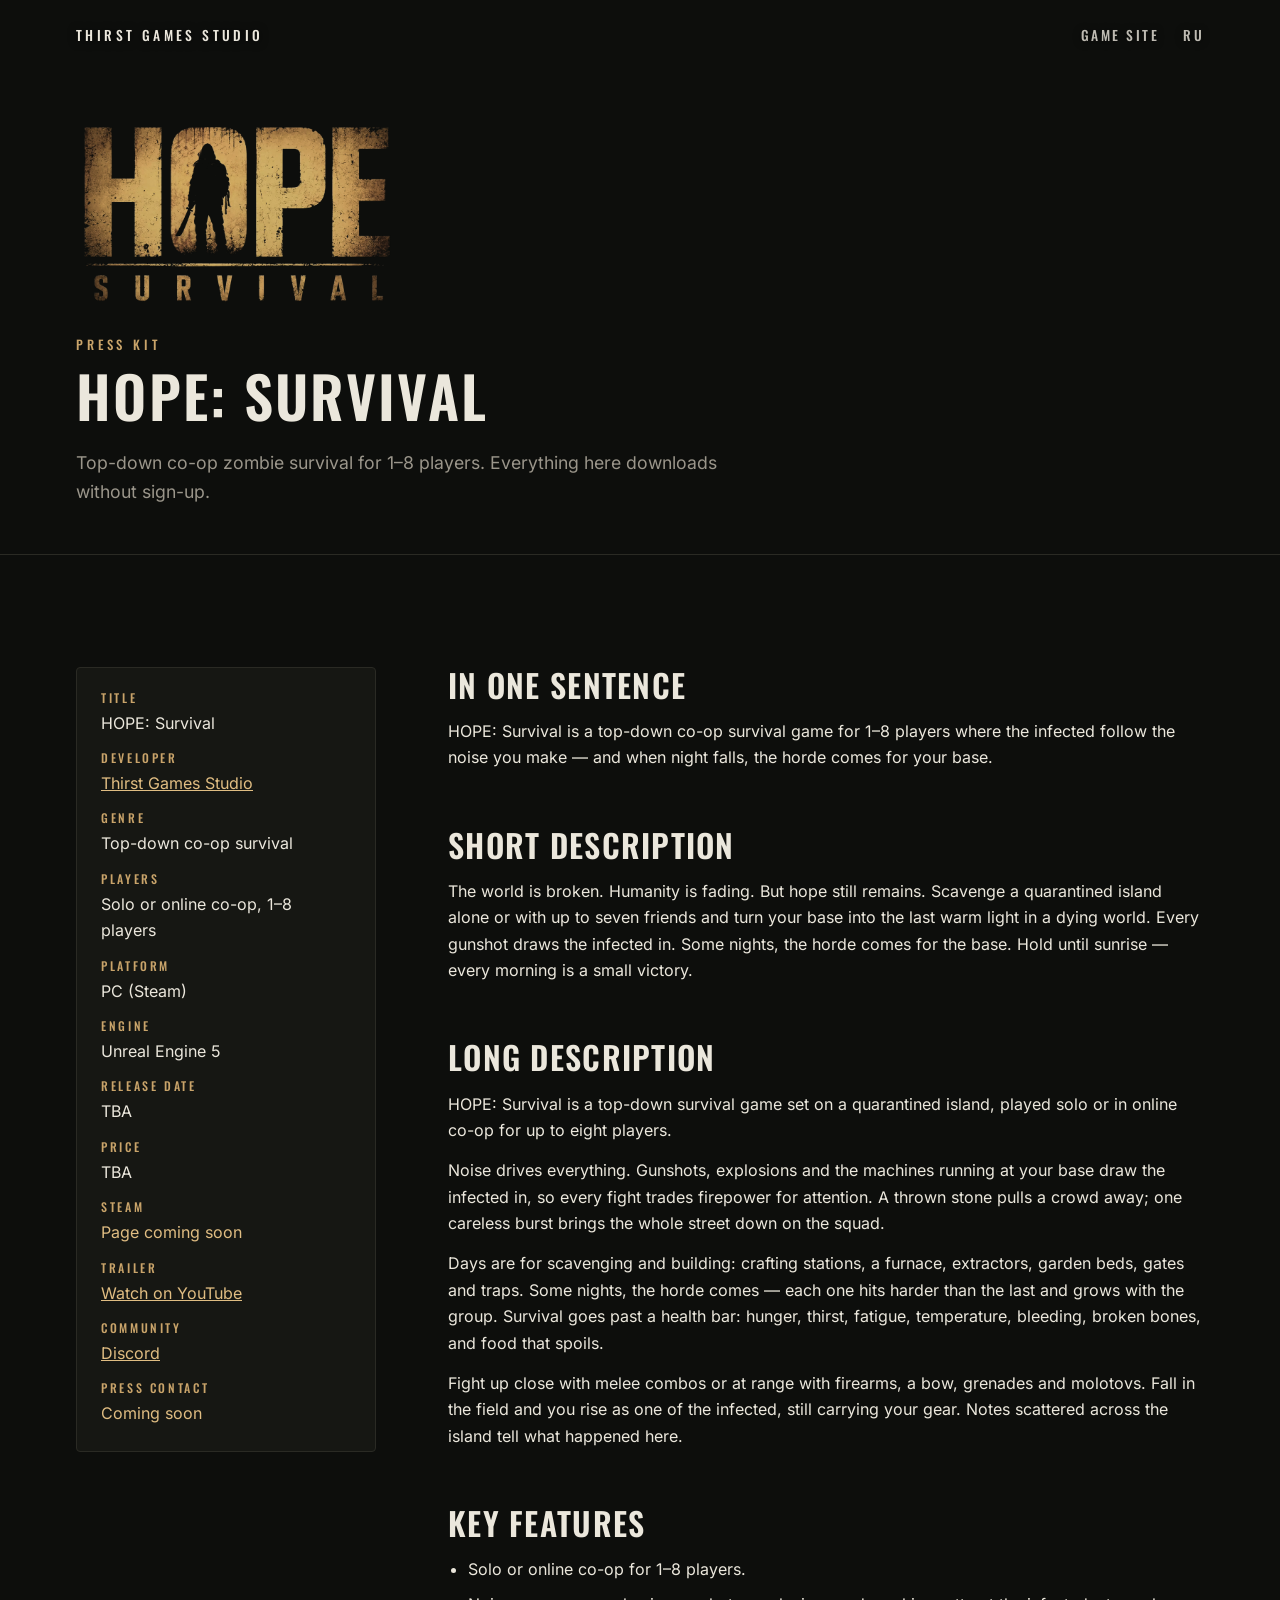
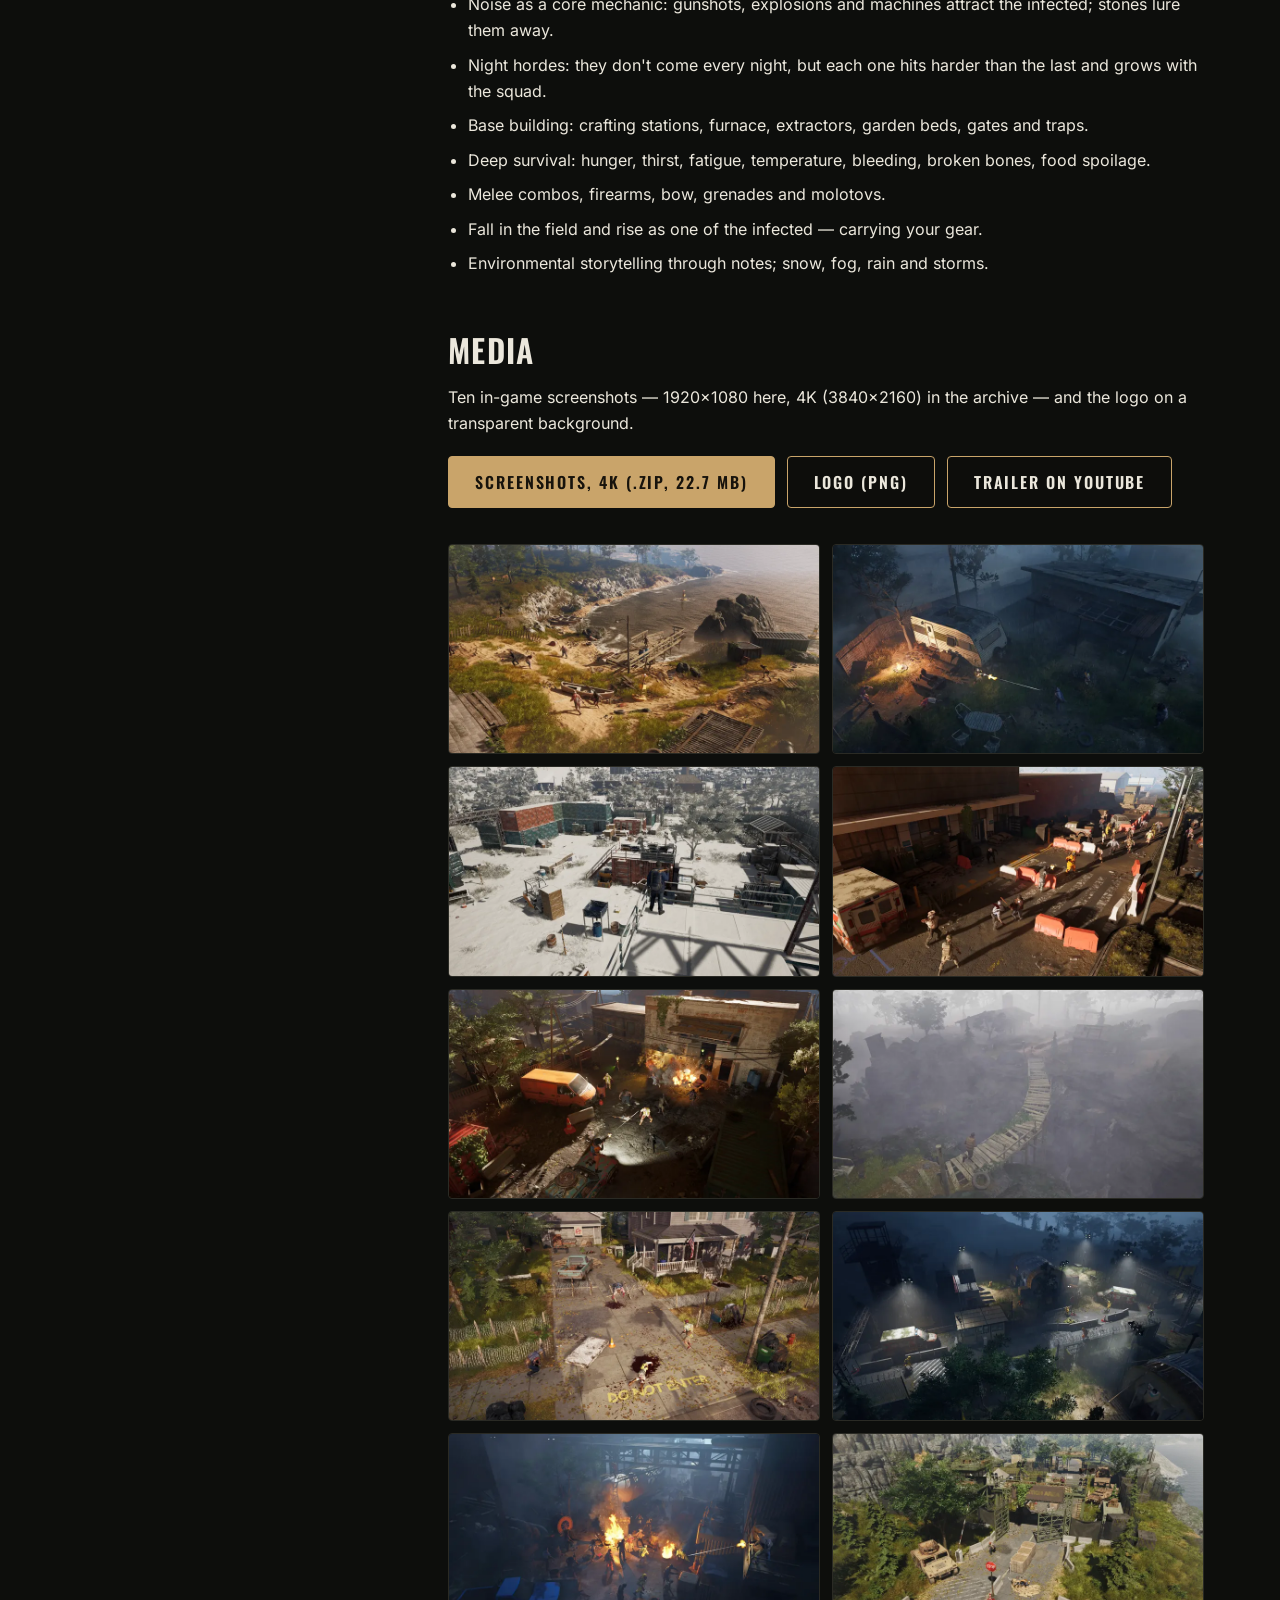
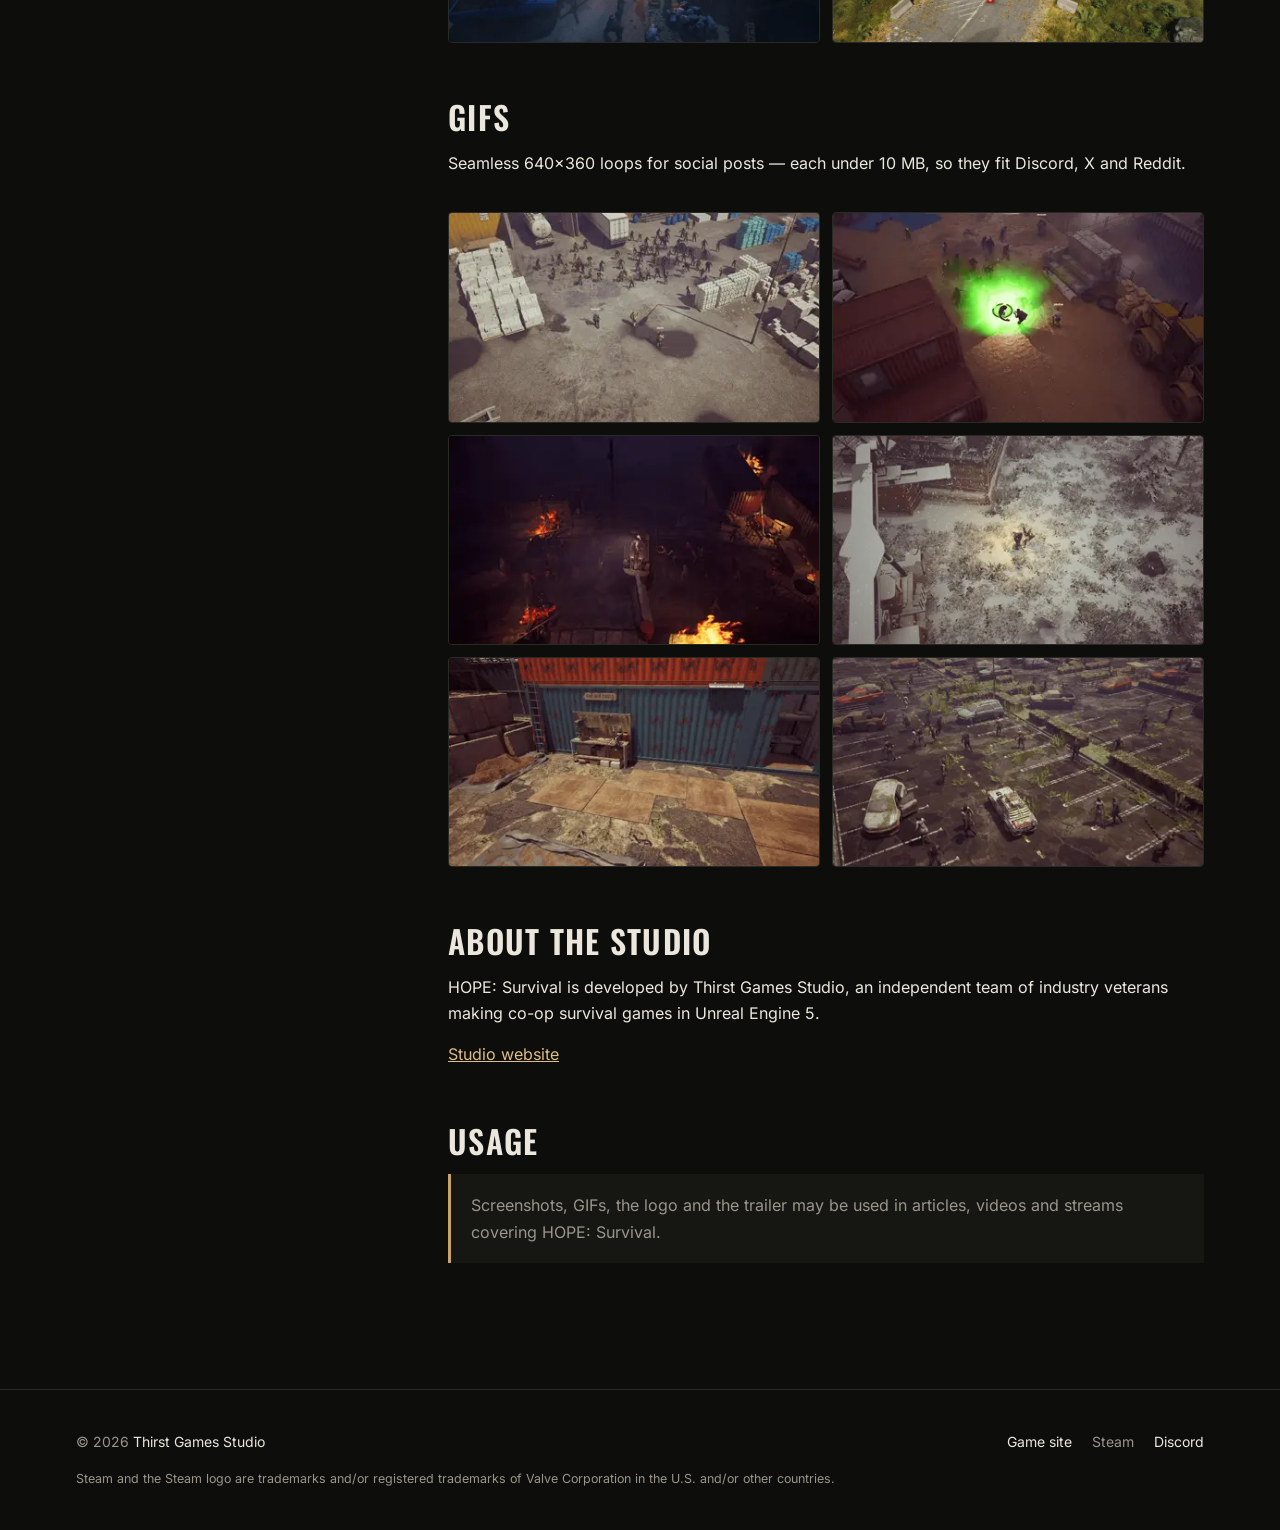
==== commit 075faa62: "Новые внутриигровые скриншоты вместо кадров трейлера: галерея, пресс-кит, архив в 4K, превью для соц" ====
--- a/presskit/index.html
+++ b/presskit/index.html
@@ -10,17 +10,17 @@
   <link rel="icon" type="image/png" href="../assets/img/icon.png">
   <link rel="apple-touch-icon" href="../assets/img/apple-touch-icon.png">
 
-  <link rel="canonical" href="https://vargdevelopment.github.io/HOPESurvivalWebsite/presskit/">
-  <link rel="alternate" hreflang="en" href="https://vargdevelopment.github.io/HOPESurvivalWebsite/presskit/">
-  <link rel="alternate" hreflang="ru" href="https://vargdevelopment.github.io/HOPESurvivalWebsite/ru/presskit/">
+  <link rel="canonical" href="https://hopesurvival.com/presskit/">
+  <link rel="alternate" hreflang="en" href="https://hopesurvival.com/presskit/">
+  <link rel="alternate" hreflang="ru" href="https://hopesurvival.com/ru/presskit/">
   <meta property="og:type" content="website">
   <meta property="og:title" content="HOPE: Survival — Press Kit">
-  <meta property="og:url" content="https://vargdevelopment.github.io/HOPESurvivalWebsite/presskit/">
-  <meta property="og:image" content="https://vargdevelopment.github.io/HOPESurvivalWebsite/assets/img/og.jpg">
+  <meta property="og:url" content="https://hopesurvival.com/presskit/">
+  <meta property="og:image" content="https://hopesurvival.com/assets/img/og-hope.jpg">
   <meta name="twitter:card" content="summary_large_image">
 
   <link rel="preload" href="../assets/fonts/oswald-latin.woff2" as="font" type="font/woff2" crossorigin>
-  <link rel="stylesheet" href="../assets/css/style.css?v=202610222309">
+  <link rel="stylesheet" href="../assets/css/style.css?v=20261110013827">
 </head>
 <body>
   <a class="skip-link" href="#main">Skip to content</a>
@@ -108,23 +108,23 @@
 
           <section>
             <h2>Media</h2>
-            <p>Ten 1920×1080 screenshots and the logo on a transparent background.</p>
+            <p>Ten in-game screenshots — 1920×1080 here, 4K (3840×2160) in the archive — and the logo on a transparent background.</p>
             <div class="downloads">
-              <a class="btn btn-primary" href="hope-survival-screenshots.zip" download>Screenshots (.zip, 3.6 MB)</a>
+              <a class="btn btn-primary" href="hope-survival-screenshots.zip" download>Screenshots, 4K (.zip, 22.7 MB)</a>
               <a class="btn btn-ghost" href="hope-survival-logo.png" download>Logo (PNG)</a>
               <a class="btn btn-ghost" data-link="trailer" href="#" target="_blank" rel="noopener">Trailer on YouTube</a>
             </div>
             <div class="gallery">
-              <a href="../assets/img/screens/01-compound.jpg" target="_blank"><img src="../assets/img/screens/01-compound-thumb.webp" width="800" height="450" alt="Infected swarming a barricaded compound" loading="lazy"></a>
-              <a href="../assets/img/screens/02-base.jpg" target="_blank"><img src="../assets/img/screens/02-base-thumb.webp" width="800" height="450" alt="A fortified survivor camp" loading="lazy"></a>
-              <a href="../assets/img/screens/03-night-fires.jpg" target="_blank"><img src="../assets/img/screens/03-night-fires-thumb.webp" width="800" height="450" alt="Night defense among fires" loading="lazy"></a>
-              <a href="../assets/img/screens/04-street.jpg" target="_blank"><img src="../assets/img/screens/04-street-thumb.webp" width="800" height="450" alt="An abandoned street with an ambulance" loading="lazy"></a>
-              <a href="../assets/img/screens/05-toxic-cloud.jpg" target="_blank"><img src="../assets/img/screens/05-toxic-cloud-thumb.webp" width="800" height="450" alt="A toxic cloud bursting in a crowd of infected" loading="lazy"></a>
-              <a href="../assets/img/screens/06-horde.jpg" target="_blank"><img src="../assets/img/screens/06-horde-thumb.webp" width="800" height="450" alt="A horde in a warehouse yard" loading="lazy"></a>
-              <a href="../assets/img/screens/07-parking-lot.jpg" target="_blank"><img src="../assets/img/screens/07-parking-lot-thumb.webp" width="800" height="450" alt="An overgrown parking lot full of infected" loading="lazy"></a>
-              <a href="../assets/img/screens/08-snow.jpg" target="_blank"><img src="../assets/img/screens/08-snow-thumb.webp" width="800" height="450" alt="A fight in the snow" loading="lazy"></a>
-              <a href="../assets/img/screens/09-forest.jpg" target="_blank"><img src="../assets/img/screens/09-forest-thumb.webp" width="800" height="450" alt="Scavenging at the edge of the forest" loading="lazy"></a>
-              <a href="../assets/img/screens/10-gun-vault.jpg" target="_blank"><img src="../assets/img/screens/10-gun-vault-thumb.webp" width="800" height="450" alt="A workshop with weapons on the benches" loading="lazy"></a>
+              <a href="../assets/img/screens/01-shore.jpg" target="_blank"><img src="../assets/img/screens/01-shore-thumb.webp" width="800" height="450" alt="Infected roaming a rocky shore" loading="lazy"></a>
+              <a href="../assets/img/screens/02-trailer-camp.jpg" target="_blank"><img src="../assets/img/screens/02-trailer-camp-thumb.webp" width="800" height="450" alt="Gunfire at a trailer camp in the fog" loading="lazy"></a>
+              <a href="../assets/img/screens/03-snow-base.jpg" target="_blank"><img src="../assets/img/screens/03-snow-base-thumb.webp" width="800" height="450" alt="A survivor on the walls of a snowbound base" loading="lazy"></a>
+              <a href="../assets/img/screens/04-street.jpg" target="_blank"><img src="../assets/img/screens/04-street-thumb.webp" width="800" height="450" alt="A crowd of infected pouring down a barricaded street" loading="lazy"></a>
+              <a href="../assets/img/screens/05-explosion.jpg" target="_blank"><img src="../assets/img/screens/05-explosion-thumb.webp" width="800" height="450" alt="An explosion in a backyard full of infected" loading="lazy"></a>
+              <a href="../assets/img/screens/06-fog-bridge.jpg" target="_blank"><img src="../assets/img/screens/06-fog-bridge-thumb.webp" width="800" height="450" alt="A wooden bridge over a fog-filled ravine" loading="lazy"></a>
+              <a href="../assets/img/screens/07-suburb.jpg" target="_blank"><img src="../assets/img/screens/07-suburb-thumb.webp" width="800" height="450" alt="A suburban street marked DO NOT ENTER" loading="lazy"></a>
+              <a href="../assets/img/screens/08-night-outpost.jpg" target="_blank"><img src="../assets/img/screens/08-night-outpost-thumb.webp" width="800" height="450" alt="A floodlit outpost at night" loading="lazy"></a>
+              <a href="../assets/img/screens/09-warehouse-fire.jpg" target="_blank"><img src="../assets/img/screens/09-warehouse-fire-thumb.webp" width="800" height="450" alt="A firefight in a burning warehouse" loading="lazy"></a>
+              <a href="../assets/img/screens/10-checkpoint.jpg" target="_blank"><img src="../assets/img/screens/10-checkpoint-thumb.webp" width="800" height="450" alt="A fortified checkpoint on a cliff road" loading="lazy"></a>
             </div>
           </section>
 
@@ -168,6 +168,6 @@
     </div>
   </footer>
 
-  <script src="../assets/js/site.js?v=202610222309"></script>
+  <script src="../assets/js/site.js?v=20261110013827"></script>
 </body>
 </html>
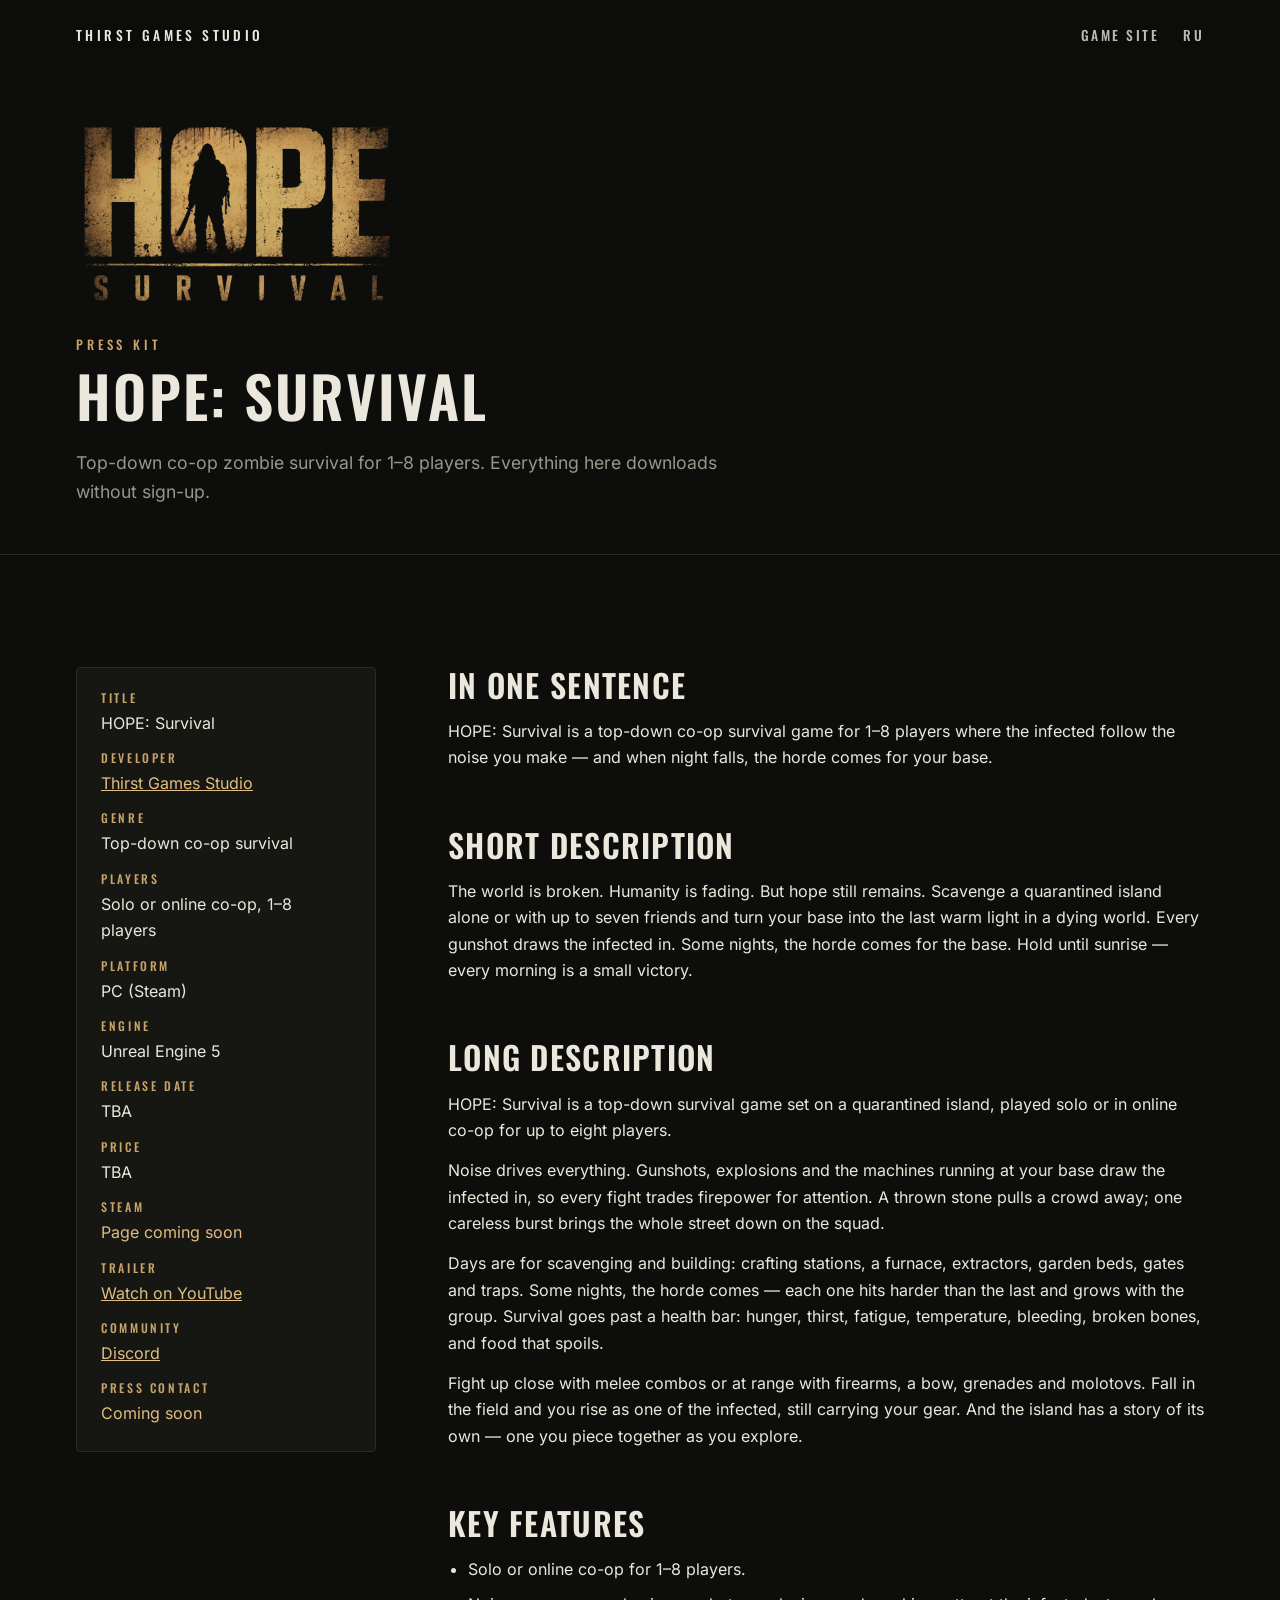
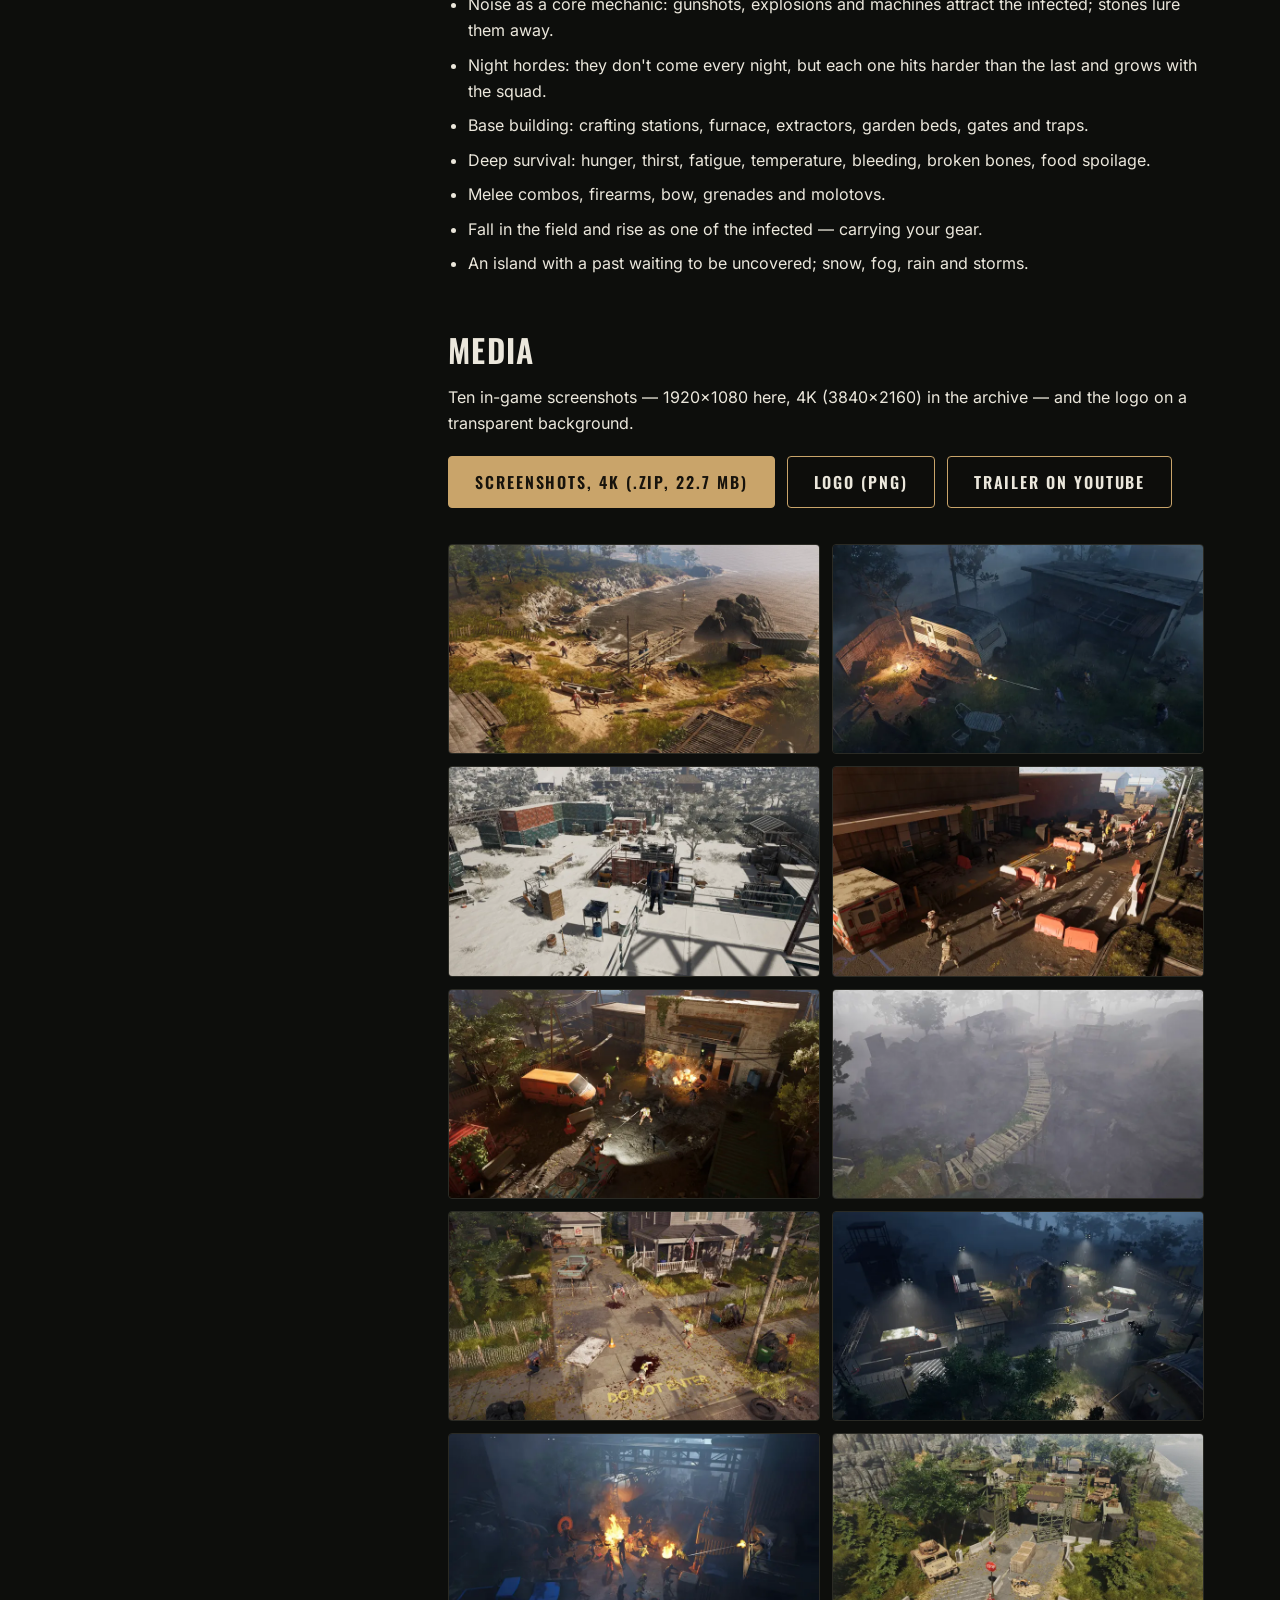
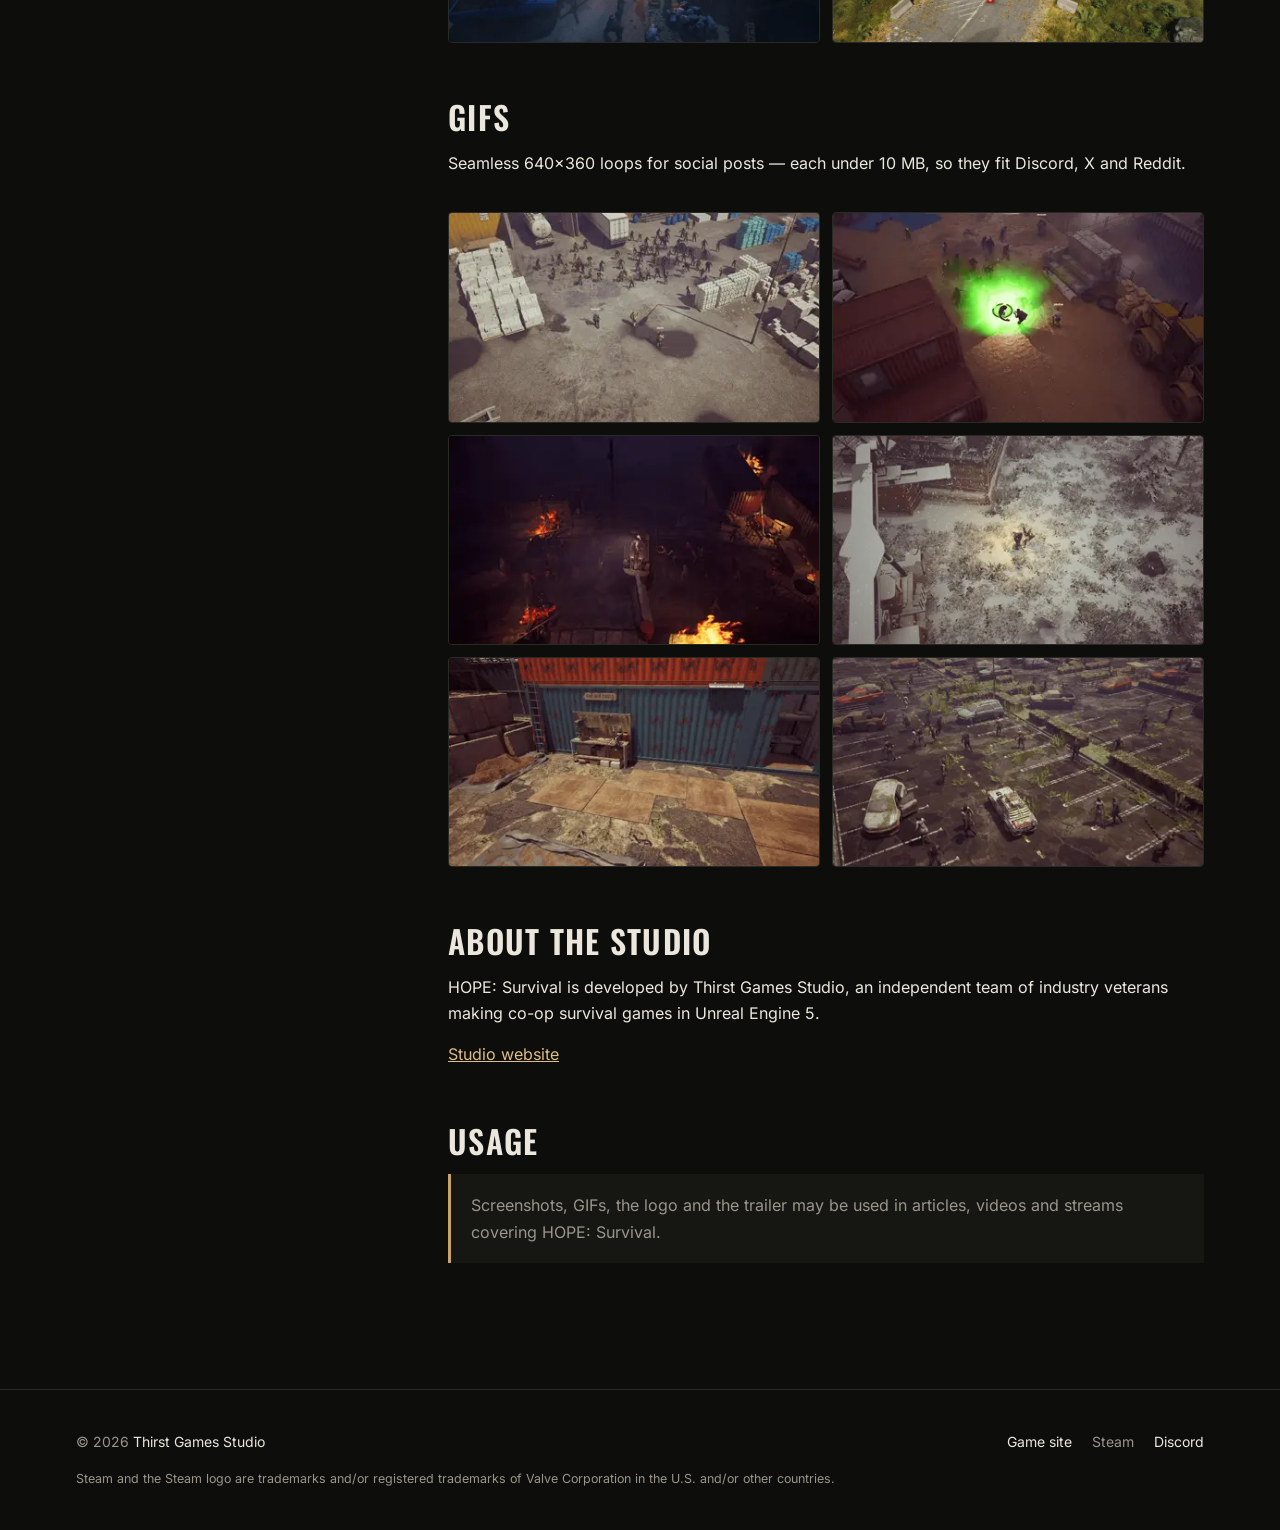
==== commit 5a355a97: "История острова — без записок, расплывчато: главная, FAQ, пресс-кит (EN и RU) Co-Authored-By: Claude" ====
--- a/presskit/index.html
+++ b/presskit/index.html
@@ -89,7 +89,7 @@
             <p>HOPE: Survival is a top-down survival game set on a quarantined island, played solo or in online co-op for up to eight players.</p>
             <p>Noise drives everything. Gunshots, explosions and the machines running at your base draw the infected in, so every fight trades firepower for attention. A thrown stone pulls a crowd away; one careless burst brings the whole street down on the squad.</p>
             <p>Days are for scavenging and building: crafting stations, a furnace, extractors, garden beds, gates and traps. Some nights, the horde comes — each one hits harder than the last and grows with the group. Survival goes past a health bar: hunger, thirst, fatigue, temperature, bleeding, broken bones, and food that spoils.</p>
-            <p>Fight up close with melee combos or at range with firearms, a bow, grenades and molotovs. Fall in the field and you rise as one of the infected, still carrying your gear. Notes scattered across the island tell what happened here.</p>
+            <p>Fight up close with melee combos or at range with firearms, a bow, grenades and molotovs. Fall in the field and you rise as one of the infected, still carrying your gear. And the island has a story of its own — one you piece together as you explore.</p>
           </section>
 
           <section>
@@ -102,7 +102,7 @@
               <li>Deep survival: hunger, thirst, fatigue, temperature, bleeding, broken bones, food spoilage.</li>
               <li>Melee combos, firearms, bow, grenades and molotovs.</li>
               <li>Fall in the field and rise as one of the infected — carrying your gear.</li>
-              <li>Environmental storytelling through notes; snow, fog, rain and storms.</li>
+              <li>An island with a past waiting to be uncovered; snow, fog, rain and storms.</li>
             </ul>
           </section>
 
